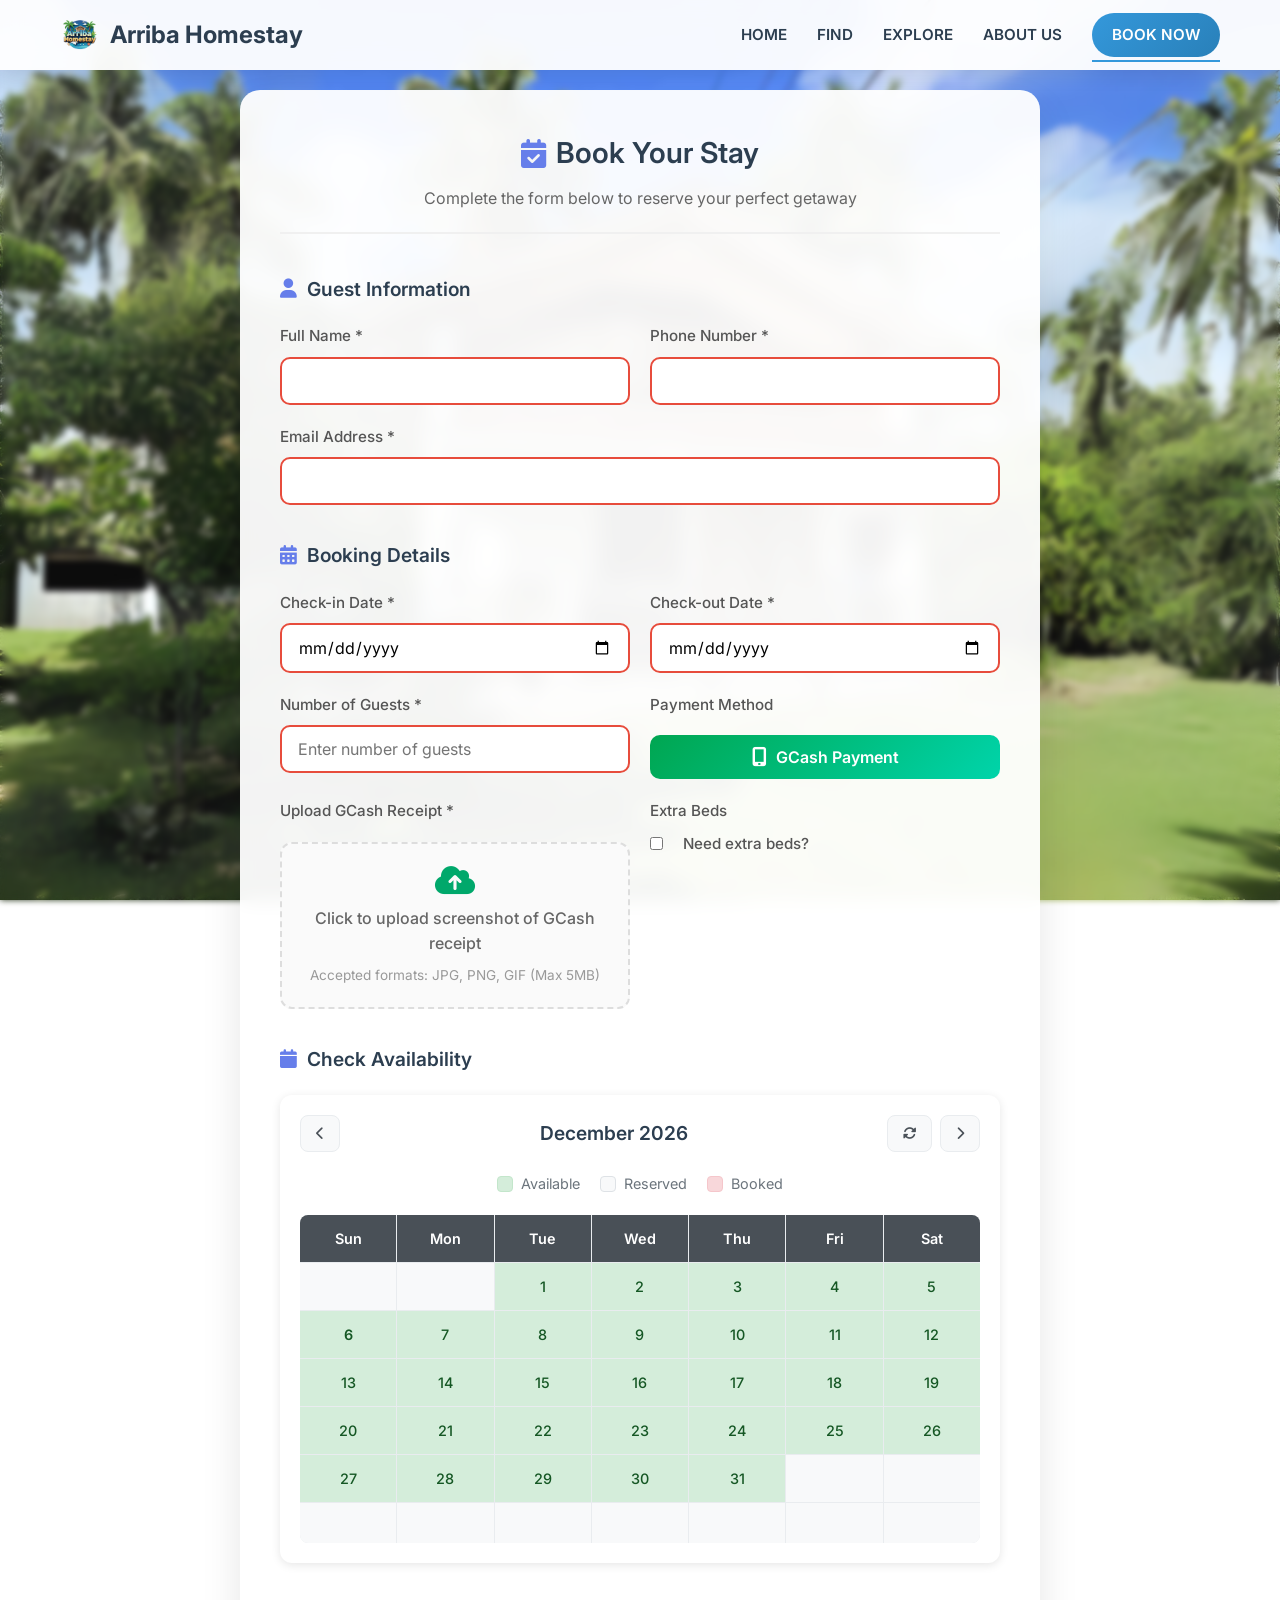
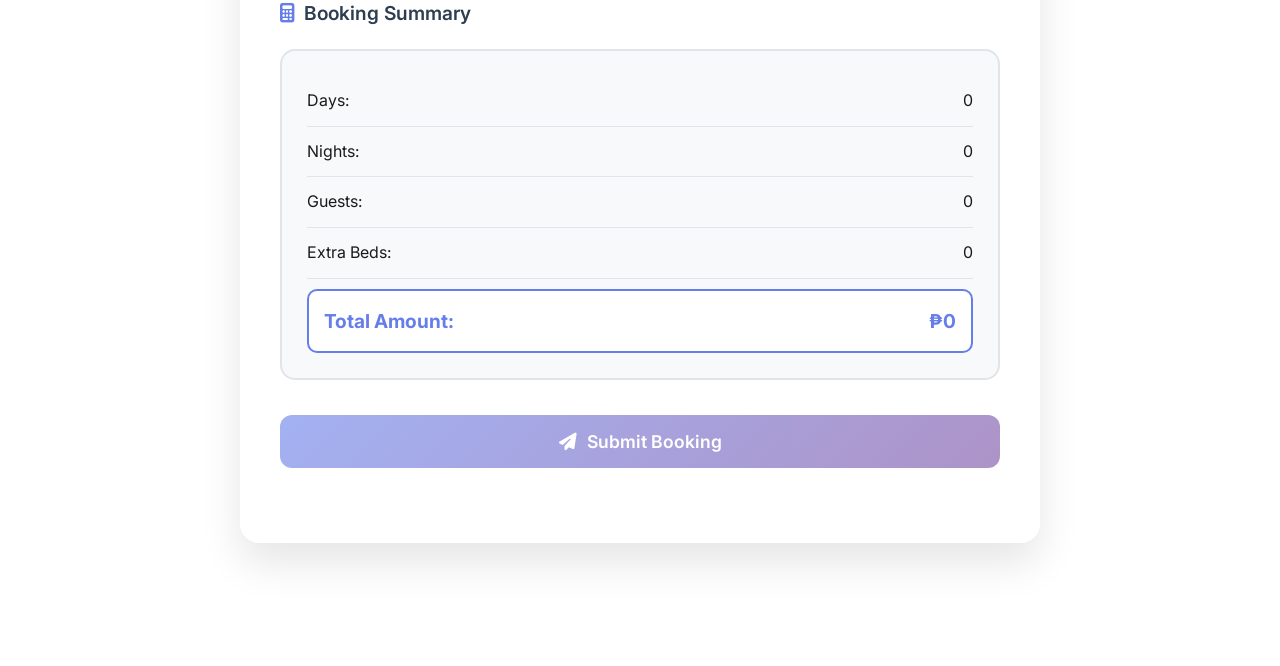
==== index.html @ e8da666a "Hide account icon from Book Now page - Hidden admin login icon from index.html navigation - Consiste" ====
<!DOCTYPE html>
<html lang="en">
<head>
    <meta charset="UTF-8">
    <meta name="viewport" content="width=device-width, initial-scale=1.0">
    <title>Arriba Homestay - Book Your Stay</title>
    <link rel="icon" href="logo.png" type="image/png">
    <link rel="stylesheet" href="style.css">
    <link href="https://fonts.googleapis.com/css2?family=Inter:wght@300;400;500;600;700&display=swap" rel="stylesheet">
    <link rel="stylesheet" href="https://cdnjs.cloudflare.com/ajax/libs/font-awesome/6.4.0/css/all.min.css">
    <script src="https://widget.cloudinary.com/v2.0/global/all.js" type="text/javascript"></script>
    <script type="module">
        // Import Firebase modules
        import { initializeApp } from 'https://www.gstatic.com/firebasejs/12.4.0/firebase-app.js';
        import { getFirestore } from 'https://www.gstatic.com/firebasejs/12.4.0/firebase-firestore.js';
        import { getAnalytics } from 'https://www.gstatic.com/firebasejs/12.4.0/firebase-analytics.js';
        
        // Your Firebase configuration
        const firebaseConfig = {
            apiKey: "AIzaSyCgr15-PAggrpDfczz_KS3dXgENdnIWK4w",
            authDomain: "booking-47007.firebaseapp.com",
            projectId: "booking-47007",
            storageBucket: "booking-47007.firebasestorage.app",
            messagingSenderId: "941466249313",
            appId: "1:941466249313:web:55719f70aaadae8d252220",
            measurementId: "G-B9RG31V3CM"
        };
        
        // Initialize Firebase
        const app = initializeApp(firebaseConfig);
        const db = getFirestore(app);
        const analytics = getAnalytics(app);
        
        // Make Firebase available globally
        window.firebaseApp = app;
        window.firebaseDB = db;
        window.firebaseAnalytics = analytics;
    </script>
</head>
<body>
    <!-- Navigation -->
    <nav class="booking-nav">
        <div class="nav-container">
            <div class="nav-logo">
                <a href="homepage.html" class="nav-logo-link">
                    <img src="logo.png" alt="Arriba Homestay Logo" class="nav-logo-img">
                    <h2>Arriba Homestay</h2>
                </a>
            </div>
                  <div class="nav-links">
                      <a href="homepage.html" class="nav-link">HOME</a>
                      <a href="homepage.html#find" class="nav-link">FIND</a>
                      <a href="homepage.html#explore" class="nav-link">EXPLORE</a>
                      <a href="homepage.html#about" class="nav-link">ABOUT US</a>
                      <a href="index.html" class="nav-link booking-btn active">BOOK NOW</a>
                      <a href="admin-login.html" class="nav-link admin-icon" title="Admin Login" style="display: none;">
                          <i class="fas fa-user-circle"></i>
                      </a>
                  </div>
        </div>
    </nav>

    <div class="container">
        <!-- Main Content -->
        <main class="main-content">
            <div class="booking-card">
                <div class="card-header">
                    <h2><i class="fas fa-calendar-check"></i> Book Your Stay</h2>
                    <p>Complete the form below to reserve your perfect getaway</p>
                </div>

                <form id="bookingForm" class="booking-form">
                    <!-- Guest Information -->
                    <div class="form-section">
                        <h3><i class="fas fa-user"></i> Guest Information</h3>
                        <div class="form-grid">
                            <div class="form-group">
                                <label for="customerName">Full Name *</label>
                                <input type="text" id="customerName" name="customerName" required>
                            </div>
                            <div class="form-group">
                                <label for="phoneNumber">Phone Number *</label>
                                <input type="tel" id="phoneNumber" name="phoneNumber" required>
                            </div>
                            <div class="form-group full-width">
                                <label for="email">Email Address *</label>
                                <input type="email" id="email" name="email" required>
                            </div>
                        </div>
                    </div>

                    <!-- Booking Details -->
                    <div class="form-section">
                        <h3><i class="fas fa-calendar-alt"></i> Booking Details</h3>
                        <div class="form-grid">
                            <div class="form-group">
                                <label for="checkIn">Check-in Date *</label>
                                <input type="date" id="checkIn" name="checkIn" required>
                            </div>
                            <div class="form-group">
                                <label for="checkOut">Check-out Date *</label>
                                <input type="date" id="checkOut" name="checkOut" required>
                            </div>
                            <div class="form-group">
                                <label for="guests">Number of Guests *</label>
                                <input type="number" id="guests" name="guests" min="1" max="10" placeholder="Enter number of guests" required>
                            </div>
                            <div class="form-group">
                                <label>Payment Method</label>
                                <div class="payment-method">
                                    <button type="button" class="gcash-btn" onclick="showGCashDetails()">
                                        <i class="fas fa-mobile-alt"></i>
                                        GCash Payment
                                    </button>
                                </div>
                            </div>
                            <div class="form-group">
                                <label for="receipt">Upload GCash Receipt *</label>
                                <div class="file-upload-container">
                                    <input type="file" id="receipt" name="receipt" accept="image/*" required>
                                    <div class="file-upload-display">
                                        <div class="file-upload-placeholder">
                                            <i class="fas fa-cloud-upload-alt"></i>
                                            <p>Click to upload screenshot of GCash receipt</p>
                                            <small>Accepted formats: JPG, PNG, GIF (Max 5MB)</small>
                                        </div>
                                        <div class="file-upload-preview" style="display: none;">
                                            <img id="receiptPreview" src="" alt="Receipt Preview">
                                            <div class="file-info">
                                                <span id="fileName"></span>
                                                <button type="button" onclick="removeReceipt()" class="remove-file">
                                                    <i class="fas fa-times"></i>
                                                </button>
                                            </div>
                                        </div>
                                    </div>
                                </div>
                            </div>
                            <div class="form-group">
                                <label for="extraBeds">Extra Beds</label>
                                <div class="extra-bed-container">
                                    <label class="checkbox-label">
                                        <input type="checkbox" id="extraBedCheck" name="extraBedCheck">
                                        <span class="checkmark"></span>
                                        Need extra beds?
                                    </label>
                                    <div class="extra-bed-quantity" id="extraBedQuantity" style="display: none;">
                                        <select id="extraBedCount" name="extraBedCount">
                                            <option value="0">0</option>
                                            <option value="1">1</option>
                                            <option value="2">2</option>
                                            <option value="3">3</option>
                                            <option value="4">4</option>
                                            <option value="5">5</option>
                                        </select>
                                    </div>
                                </div>
                            </div>
                        </div>
                    </div>

                    <!-- Availability Calendar -->
                    <div class="form-section">
                        <h3><i class="fas fa-calendar"></i> Check Availability</h3>
                        <div class="calendar-container">
                            <div class="calendar-header">
                                <button type="button" class="calendar-nav-btn" id="prevMonth">
                                    <i class="fas fa-chevron-left"></i>
                                </button>
                                <h4 id="currentMonthYear">October 2025</h4>
                                <div class="calendar-nav-group">
                                    <button type="button" class="calendar-nav-btn" id="refreshCalendar" title="Refresh availability">
                                        <i class="fas fa-sync-alt"></i>
                                    </button>
                                    <button type="button" class="calendar-nav-btn" id="nextMonth">
                                        <i class="fas fa-chevron-right"></i>
                                    </button>
                                </div>
                            </div>
                            
                            <div class="calendar-legend">
                                <div class="legend-item">
                                    <span class="legend-color available"></span>
                                    <span>Available</span>
                                </div>
                                <div class="legend-item">
                                    <span class="legend-color reserved"></span>
                                    <span>Reserved</span>
                                </div>
                                <div class="legend-item">
                                    <span class="legend-color booked"></span>
                                    <span>Booked</span>
                                </div>
                            </div>
                            
                            <div class="calendar-grid" id="calendarGrid">
                                <!-- Calendar will be generated by JavaScript -->
                            </div>
                        </div>
                    </div>

                    <!-- Booking Summary -->
                    <div class="form-section">
                        <h3><i class="fas fa-calculator"></i> Booking Summary</h3>
                        <div class="booking-summary">
                            <div class="summary-row">
                                <span>Days:</span>
                                <span id="totalDays">0</span>
                            </div>
                            <div class="summary-row">
                                <span>Nights:</span>
                                <span id="totalNights">0</span>
                            </div>
                            <div class="summary-row">
                                <span>Guests:</span>
                                <span id="totalGuests">0</span>
                            </div>
                            <div class="summary-row">
                                <span>Extra Beds:</span>
                                <span id="totalExtraBeds">0</span>
                            </div>
                            <div class="summary-row total-row">
                                <span>Total Amount:</span>
                                <span id="totalAmount">₱0.00</span>
                            </div>
                        </div>
                    </div>

                    <!-- Submit Button -->
                    <div class="form-section">
                        <button type="submit" class="submit-btn" id="submitBtn">
                            <i class="fas fa-paper-plane"></i>
                            Submit Booking
                        </button>
                    </div>
                </form>
            </div>
        </main>

        <!-- Footer -->
        <footer class="footer">
            <p>&copy; 2025 Arriba Homestay. All rights reserved.</p>
        </footer>
    </div>

    <!-- GCash Payment Modal -->
    <div id="gcashModal" class="modal" style="display: none;">
        <div class="modal-content">
            <button class="modal-close" onclick="closeGCashModal()">&times;</button>
            <div class="modal-header">
                <div class="gcash-icon">
                    <i class="fas fa-mobile-alt"></i>
                </div>
                <h3>GCash Payment Details</h3>
            </div>
            <div class="modal-body">
                <p>Please send your payment to the following GCash account:</p>
                <div class="minimum-deposit">
                    <strong>Minimum Deposit: ₱3,000.00</strong>
                </div>
                <div class="gcash-details">
                    <div class="gcash-info">
                        <div class="gcash-item">
                            <strong>GCash Number:</strong>
                            <span class="gcash-number">09190027790</span>
                            <button onclick="copyToClipboard('09190027790')" class="copy-btn">
                                <i class="fas fa-copy"></i>
                            </button>
                        </div>
                        <div class="gcash-item">
                            <strong>Account Name:</strong>
                            <span>Mary Camille R.</span>
                        </div>
                    </div>
                    <div class="payment-instructions">
                        <h4>Payment Instructions:</h4>
                        <ol>
                            <li>Open your GCash app</li>
                            <li>Go to "Send Money"</li>
                            <li>Enter the GCash number above</li>
                            <li>Complete the transaction</li>
                        </ol>
                    </div>
                </div>
            </div>
            <div class="modal-footer">
                <button onclick="closeGCashModal()" class="btn-primary">Got it!</button>
            </div>
        </div>
    </div>

    <!-- Success Modal -->
    <div id="successModal" class="modal" style="display: none;">
        <div class="modal-content">
            <div class="modal-header">
                <div class="success-icon">
                    <i class="fas fa-check-circle"></i>
                </div>
                <h3>Booking Submitted!</h3>
            </div>
            <div class="modal-body">
                <p>Your booking has been submitted successfully! We will contact you soon to confirm your reservation.</p>
                <div class="booking-id">
                    <strong>Booking ID:</strong> <span id="bookingId"></span>
                    <button onclick="copyBookingId(document.getElementById('bookingId').textContent)" class="copy-booking-id">
                        <i class="fas fa-copy"></i> Copy ID
                    </button>
                </div>
                <p class="booking-note">Save this Booking ID to check your booking status later!</p>
            </div>
            <div class="modal-footer">
                <button onclick="closeModal()" class="btn-primary">Close</button>
            </div>
        </div>
    </div>

    <script src="script.js"></script>
</body>
</html>
---- style.css ----
/* Booking Page Navigation - Match Homepage Exactly */
.booking-nav {
    position: fixed;
    top: 0;
    width: 100%;
    background: rgba(255, 255, 255, 0.95);
    backdrop-filter: blur(10px);
    z-index: 1000;
    box-shadow: 0 2px 20px rgba(0, 0, 0, 0.1);
    transition: all 0.3s ease;
}

.nav-container {
    max-width: 1200px;
    margin: 0 auto;
    padding: 0 20px;
    display: flex;
    justify-content: space-between;
    align-items: center;
    height: 70px;
}

.nav-logo a {
    text-decoration: none;
    color: #2c3e50;
    display: flex;
    align-items: center;
}

.nav-logo-link {
    text-decoration: none;
    color: #2c3e50;
    display: flex;
    align-items: center;
}

.nav-logo {
    display: flex;
    align-items: center;
}

.nav-logo h2 {
    color: #2c3e50;
    font-size: 1.5rem;
    font-weight: 700;
    margin: 0;
    margin-left: 10px;
}

.nav-logo-img {
    height: 40px;
    width: auto;
    object-fit: contain;
}

.nav-logo i {
    color: #3498db;
    margin-right: 8px;
}

.nav-logo i {
    color: #3498db;
    margin-right: 8px;
}

.nav-links {
    display: flex;
    align-items: center;
    gap: 30px;
}

.nav-link {
    text-decoration: none;
    color: #2c3e50;
    font-weight: 600;
    font-size: 0.95rem;
    transition: all 0.3s ease;
    position: relative;
}

.nav-link:hover {
    color: #3498db;
    transform: translateY(-2px);
}

.nav-link.active {
    color: #3498db;
}

.nav-link.active::after {
    content: '';
    position: absolute;
    bottom: -5px;
    left: 0;
    width: 100%;
    height: 2px;
    background: #3498db;
}

.booking-btn {
    background: linear-gradient(135deg, #3498db, #2980b9);
    color: white !important;
    padding: 10px 20px;
    border-radius: 25px;
    transition: all 0.3s ease;
}

.booking-btn:hover {
    background: linear-gradient(135deg, #2980b9, #1f4e79);
    transform: translateY(-2px);
    box-shadow: 0 5px 15px rgba(52, 152, 219, 0.4);
}

.admin-icon {
    background: linear-gradient(135deg, #95a5a6, #7f8c8d);
    color: white !important;
    padding: 10px 15px;
    border-radius: 25px;
    transition: all 0.3s ease;
    margin-left: 10px;
}

.admin-icon:hover {
    background: linear-gradient(135deg, #7f8c8d, #6c7b7d);
    transform: translateY(-2px);
    box-shadow: 0 5px 15px rgba(149, 165, 166, 0.4);
}

.admin-icon i {
    font-size: 1.1rem;
}

@media (max-width: 768px) {
    .nav-container {
        flex-direction: column;
        gap: 15px;
        height: auto;
        padding: 15px 20px;
    }
    
    .nav-links {
        gap: 20px;
    }
    
    .nav-link {
        font-size: 0.9rem;
        padding: 6px 12px;
    }
}

/* Reset and Base Styles */
* {
    margin: 0;
    padding: 0;
    box-sizing: border-box;
}

body {
    font-family: 'Inter', sans-serif;
    line-height: 1.6;
    color: #1a1a1a;
    background: url('hero.png') center/cover no-repeat;
    background-attachment: fixed;
    min-height: 100vh;
    position: relative;
}

body::before {
    content: '';
    position: fixed;
    top: 0;
    left: 0;
    width: 100%;
    height: 100%;
    background: url('hero.png') center/cover no-repeat;
    filter: blur(3px);
    z-index: -1;
}

.container {
    max-width: 1200px;
    margin: 0 auto;
    padding: 20px;
    padding-top: 90px; /* Account for fixed navigation */
}

/* Header Styles */
.header {
    text-align: center;
    margin-bottom: 40px;
    background: rgba(255, 255, 255, 0.95);
    padding: 40px 30px;
    border-radius: 20px;
    box-shadow: 0 20px 40px rgba(0, 0, 0, 0.1);
    backdrop-filter: blur(10px);
}

.logo {
    display: flex;
    align-items: center;
    justify-content: center;
    gap: 15px;
    margin-bottom: 15px;
}

.logo i {
    font-size: 2.5rem;
    color: #667eea;
}

.logo h1 {
    font-size: 2.5rem;
    font-weight: 700;
    color: #2c3e50;
    margin: 0;
}

.tagline {
    color: #666;
    font-size: 1.1rem;
    font-weight: 400;
    margin: 0;
}

/* Main Content */
.main-content {
    display: flex;
    justify-content: center;
    margin-bottom: 40px;
}

.booking-card {
    background: rgba(255, 255, 255, 0.95);
    padding: 40px;
    border-radius: 20px;
    box-shadow: 0 20px 40px rgba(0, 0, 0, 0.1);
    backdrop-filter: blur(10px);
    width: 100%;
    max-width: 800px;
}

.card-header {
    text-align: center;
    margin-bottom: 40px;
    padding-bottom: 20px;
    border-bottom: 2px solid #f0f0f0;
}

.card-header h2 {
    color: #2c3e50;
    font-size: 1.8rem;
    font-weight: 600;
    margin-bottom: 10px;
    display: flex;
    align-items: center;
    justify-content: center;
    gap: 10px;
}

.card-header h2 i {
    color: #667eea;
}

.card-header p {
    color: #666;
    font-size: 1rem;
}

/* Form Styles */
.form-section {
    margin-bottom: 35px;
}

.form-section h3 {
    color: #2c3e50;
    font-size: 1.2rem;
    font-weight: 600;
    margin-bottom: 20px;
    display: flex;
    align-items: center;
    gap: 10px;
}

.form-section h3 i {
    color: #667eea;
}

.form-grid {
    display: grid;
    grid-template-columns: 1fr 1fr;
    gap: 20px;
}

.form-group {
    display: flex;
    flex-direction: column;
}

.form-group.full-width {
    grid-column: 1 / -1;
}

.form-group label {
    margin-bottom: 8px;
    color: #555;
    font-weight: 500;
    font-size: 0.95rem;
}

.form-group input,
.form-group select {
    padding: 12px 16px;
    border: 2px solid #e1e5e9;
    border-radius: 10px;
    font-size: 1rem;
    transition: all 0.3s ease;
    background: white;
    font-family: inherit;
}

.form-group input:focus,
.form-group select:focus {
    outline: none;
    border-color: #667eea;
    box-shadow: 0 0 0 3px rgba(102, 126, 234, 0.1);
}

.form-group input:invalid {
    border-color: #e74c3c;
}

/* Extra Bed Styles */
.extra-bed-container {
    display: flex;
    flex-direction: column;
    gap: 15px;
}

.checkbox-label {
    display: flex;
    align-items: center;
    gap: 10px;
    cursor: pointer;
    font-weight: 500;
    color: #555;
}

.checkbox-label input[type="checkbox"] {
    width: auto;
    margin: 0;
}

.extra-bed-quantity {
    padding: 15px;
    background: #f8f9fa;
    border-radius: 10px;
    border: 2px solid #e1e5e9;
}

.extra-bed-quantity select {
    width: 100%;
    padding: 10px;
    border: 1px solid #ddd;
    border-radius: 8px;
    background: white;
}

/* Booking Summary */
.booking-summary {
    background: #f8f9fa;
    padding: 25px;
    border-radius: 15px;
    border: 2px solid #e1e5e9;
}

.summary-row {
    display: flex;
    justify-content: space-between;
    align-items: center;
    padding: 12px 0;
    border-bottom: 1px solid #e1e5e9;
    font-size: 1rem;
}

.summary-row:last-child {
    border-bottom: none;
}

.summary-row.total-row {
    font-weight: 700;
    font-size: 1.2rem;
    color: #667eea;
    background: white;
    padding: 15px;
    border-radius: 10px;
    margin-top: 10px;
    border: 2px solid #667eea;
}

/* Submit Button */
.submit-btn {
    width: 100%;
    padding: 16px 30px;
    background: linear-gradient(135deg, #667eea 0%, #764ba2 100%);
    color: white;
    border: none;
    border-radius: 12px;
    font-size: 1.1rem;
    font-weight: 600;
    cursor: pointer;
    transition: all 0.3s ease;
    display: flex;
    align-items: center;
    justify-content: center;
    gap: 10px;
    font-family: inherit;
}

.submit-btn:hover {
    transform: translateY(-2px);
    box-shadow: 0 10px 25px rgba(102, 126, 234, 0.3);
}

.submit-btn:active {
    transform: translateY(0);
}

.submit-btn:disabled {
    opacity: 0.6;
    cursor: not-allowed;
    transform: none;
}

/* Footer */
.footer {
    text-align: center;
    padding: 20px;
    color: rgba(255, 255, 255, 0.8);
    font-size: 0.9rem;
}

/* Modal Styles */
.modal {
    position: fixed;
    top: 0;
    left: 0;
    width: 100%;
    height: 100%;
    background: rgba(0, 0, 0, 0.8);
    display: flex;
    justify-content: center;
    align-items: center;
    z-index: 1000;
    padding: 20px;
    box-sizing: border-box;
}

.modal-content {
    background: white;
    padding: 30px;
    border-radius: 20px;
    max-width: 500px;
    width: 100%;
    max-height: 90vh;
    overflow-y: auto;
    text-align: center;
    box-shadow: 0 20px 40px rgba(0, 0, 0, 0.3);
    position: relative;
}

/* Add close button to modal */
.modal-close {
    position: absolute;
    top: 15px;
    right: 15px;
    background: none;
    border: none;
    font-size: 24px;
    color: #666;
    cursor: pointer;
    z-index: 1001;
    width: 30px;
    height: 30px;
    display: flex;
    align-items: center;
    justify-content: center;
    border-radius: 50%;
    transition: all 0.3s ease;
}

.modal-close:hover {
    background: #f0f0f0;
    color: #333;
}

.modal-header {
    margin-bottom: 25px;
}

.success-icon {
    margin-bottom: 15px;
}

.success-icon i {
    font-size: 4rem;
    color: #27ae60;
}

.modal-header h3 {
    color: #2c3e50;
    font-size: 1.5rem;
    font-weight: 600;
    margin: 0;
}

.modal-body {
    margin-bottom: 30px;
}

.modal-body p {
    color: #666;
    font-size: 1rem;
    margin-bottom: 20px;
    line-height: 1.6;
}

.booking-id {
    background: #f8f9fa;
    padding: 20px;
    border-radius: 10px;
    margin: 20px 0;
    border: 2px solid #e9ecef;
}

.booking-id strong {
    color: #2c3e50;
    font-size: 1.1rem;
}

.booking-id span {
    color: #3498db;
    font-weight: 600;
    font-size: 1.2rem;
    font-family: 'Courier New', monospace;
}

.copy-booking-id {
    background: #3498db;
    color: white;
    border: none;
    padding: 8px 15px;
    border-radius: 5px;
    font-size: 0.9rem;
    cursor: pointer;
    margin-left: 10px;
    transition: background 0.3s ease;
    display: inline-flex;
    align-items: center;
    gap: 5px;
}

.copy-booking-id:hover {
    background: #2980b9;
}

.booking-note {
    font-size: 0.9rem;
    color: #7f8c8d;
    font-style: italic;
    margin-top: 15px;
}

.modal-footer {
    display: flex;
    justify-content: center;
}

/* Mobile Modal Styles */
@media (max-width: 768px) {
    .modal {
        padding: 10px;
        align-items: flex-start;
        padding-top: 20px;
    }
    
    .modal-content {
        padding: 20px;
        margin: 0;
        max-height: calc(100vh - 40px);
        border-radius: 15px;
    }
    
    .modal-close {
        top: 10px;
        right: 10px;
        font-size: 20px;
        width: 35px;
        height: 35px;
        background: rgba(0, 0, 0, 0.1);
    }
    
    .modal-header h3 {
        font-size: 1.3rem;
        margin-top: 10px;
    }
    
    .gcash-details {
        margin: 20px 0;
    }
    
    .gcash-item {
        margin-bottom: 15px;
        padding: 15px;
        background: #f8f9fa;
        border-radius: 10px;
    }
    
    .payment-instructions {
        margin-top: 20px;
        padding: 15px;
        background: #f8f9fa;
        border-radius: 10px;
    }
    
    .modal-footer {
        margin-top: 20px;
        padding-top: 20px;
        border-top: 1px solid #e9ecef;
    }
    
    .modal-footer .btn-primary {
        width: 100%;
        padding: 15px;
        font-size: 1.1rem;
    }
}

.btn-primary {
    background: #667eea;
    color: white;
    border: none;
    padding: 12px 30px;
    border-radius: 10px;
    font-size: 1rem;
    font-weight: 500;
    cursor: pointer;
    transition: all 0.3s ease;
    font-family: inherit;
}

.btn-primary:hover {
    background: #5a6fd8;
    transform: translateY(-1px);
}

/* Responsive Design */
@media (max-width: 768px) {
    .container {
        padding: 15px;
    }
    
    .booking-card {
        padding: 25px;
    }
    
    .form-grid {
        grid-template-columns: 1fr;
        gap: 15px;
    }
    
    .logo h1 {
        font-size: 2rem;
    }
    
    .card-header h2 {
        font-size: 1.5rem;
    }
}

@media (max-width: 480px) {
    .booking-card {
        padding: 20px;
    }
    
    .form-section {
        margin-bottom: 25px;
    }
    
    .logo h1 {
        font-size: 1.8rem;
    }
    
    .modal-content {
        padding: 30px 20px;
    }
}

/* Animation */
@keyframes fadeIn {
    from {
        opacity: 0;
        transform: translateY(20px);
    }
    to {
        opacity: 1;
        transform: translateY(0);
    }
}

.booking-card {
    animation: fadeIn 0.6s ease-out;
}

/* Error States */
.error {
    border-color: #e74c3c !important;
    box-shadow: 0 0 0 3px rgba(231, 76, 60, 0.1) !important;
}

.error-message {
    color: #e74c3c;
    font-size: 0.85rem;
    margin-top: 5px;
    display: block;
}

/* Success States */
.success {
    border-color: #27ae60 !important;
    box-shadow: 0 0 0 3px rgba(39, 174, 96, 0.1) !important;
}

/* GCash Payment Styles */
.payment-method {
    margin-top: 10px;
}

.gcash-btn {
    width: 100%;
    padding: 12px 20px;
    background: linear-gradient(135deg, #00a651 0%, #00d4aa 100%);
    color: white;
    border: none;
    border-radius: 10px;
    font-size: 1rem;
    font-weight: 600;
    cursor: pointer;
    transition: all 0.3s ease;
    display: flex;
    align-items: center;
    justify-content: center;
    gap: 10px;
    font-family: inherit;
}

.gcash-btn:hover {
    transform: translateY(-2px);
    box-shadow: 0 8px 20px rgba(0, 166, 81, 0.3);
}

.gcash-btn i {
    font-size: 1.2rem;
}

/* File Upload Styles */
.file-upload-container {
    margin-top: 10px;
}

.file-upload-container input[type="file"] {
    display: none;
}

.file-upload-display {
    border: 2px dashed #ddd;
    border-radius: 12px;
    padding: 20px;
    text-align: center;
    cursor: pointer;
    transition: all 0.3s ease;
    background: #fafafa;
}

.file-upload-display:hover {
    border-color: #00a86b;
    background: #f0fdf4;
}

.file-upload-placeholder {
    color: #666;
}

.file-upload-placeholder i {
    font-size: 2rem;
    color: #00a86b;
    margin-bottom: 10px;
    display: block;
}

.file-upload-placeholder p {
    margin: 10px 0 5px 0;
    font-weight: 500;
}

.file-upload-placeholder small {
    color: #999;
    font-size: 0.85rem;
}

.file-upload-preview {
    display: flex;
    align-items: center;
    gap: 15px;
    padding: 10px;
    background: white;
    border-radius: 8px;
    border: 1px solid #e0e0e0;
}

.file-upload-preview img {
    width: 60px;
    height: 60px;
    object-fit: cover;
    border-radius: 6px;
    border: 1px solid #ddd;
}

.file-info {
    flex: 1;
    display: flex;
    align-items: center;
    justify-content: space-between;
}

.file-info span {
    font-weight: 500;
    color: #333;
}

.remove-file {
    background: #e74c3c;
    color: white;
    border: none;
    border-radius: 50%;
    width: 30px;
    height: 30px;
    cursor: pointer;
    display: flex;
    align-items: center;
    justify-content: center;
    transition: all 0.3s ease;
}

.remove-file:hover {
    background: #c0392b;
    transform: scale(1.1);
}

.file-upload-display.has-file {
    border-color: #00a86b;
    background: #f0fdf4;
}

.file-upload-display.has-file .file-upload-placeholder {
    display: none;
}

.file-upload-display.has-file .file-upload-preview {
    display: flex;
}

.file-upload-display.uploading {
    border-color: #00a86b;
    background: #f0fdf4;
}

.file-upload-display.uploading .file-upload-placeholder i {
    color: #00a86b;
}

/* GCash Modal Styles */
.gcash-icon {
    margin-bottom: 15px;
}

.gcash-icon i {
    font-size: 4rem;
    color: #00a651;
}

.minimum-deposit {
    background: #fff3cd;
    border: 2px solid #ffeaa7;
    border-radius: 10px;
    padding: 15px;
    margin: 15px 0;
    text-align: center;
}

.minimum-deposit strong {
    color: #856404;
    font-size: 1.1rem;
    font-weight: 600;
}

.gcash-details {
    margin-top: 20px;
}

.gcash-info {
    background: #f8f9fa;
    padding: 20px;
    border-radius: 10px;
    border: 2px solid #e1e5e9;
    margin-bottom: 20px;
}

.gcash-item {
    display: flex;
    align-items: center;
    justify-content: space-between;
    margin-bottom: 15px;
    padding: 10px 0;
    border-bottom: 1px solid #e1e5e9;
}

.gcash-item:last-child {
    border-bottom: none;
    margin-bottom: 0;
}

/* Calendar Styles */
.calendar-container {
    background: white;
    border-radius: 12px;
    padding: 20px;
    box-shadow: 0 2px 10px rgba(0, 0, 0, 0.1);
    margin-top: 15px;
}

.calendar-header {
    display: flex;
    justify-content: space-between;
    align-items: center;
    margin-bottom: 20px;
}

.calendar-nav-group {
    display: flex;
    gap: 8px;
}

.calendar-nav-btn {
    background: #f8f9fa;
    border: 1px solid #e9ecef;
    border-radius: 8px;
    padding: 10px 15px;
    cursor: pointer;
    transition: all 0.3s ease;
    color: #495057;
}

.calendar-nav-btn:hover {
    background: #e9ecef;
    border-color: #dee2e6;
}

.calendar-nav-btn:active {
    transform: scale(0.95);
}

#currentMonthYear {
    font-size: 1.2rem;
    font-weight: 600;
    color: #2c3e50;
    margin: 0;
}

.calendar-legend {
    display: flex;
    justify-content: center;
    gap: 20px;
    margin-bottom: 20px;
    flex-wrap: wrap;
}

.legend-item {
    display: flex;
    align-items: center;
    gap: 8px;
    font-size: 0.9rem;
    color: #6c757d;
}

.legend-color {
    width: 16px;
    height: 16px;
    border-radius: 4px;
    border: 1px solid rgba(0, 0, 0, 0.1);
}

.legend-color.available {
    background: #d4edda;
    border-color: #c3e6cb;
}

.legend-color.reserved {
    background: #f8f9fa;
    border-color: #dee2e6;
}

.legend-color.booked {
    background: #f8d7da;
    border-color: #f5c6cb;
}

.legend-color.blocked {
    background: #e2e3e5;
    border-color: #d6d8db;
}

.calendar-grid {
    display: grid;
    grid-template-columns: repeat(7, 1fr);
    gap: 1px;
    background: #e9ecef;
    border-radius: 8px;
    overflow: hidden;
}

.calendar-day-header {
    background: #495057;
    color: white;
    padding: 12px 8px;
    text-align: center;
    font-weight: 600;
    font-size: 0.9rem;
}

.calendar-day {
    background: white;
    padding: 12px 8px;
    text-align: center;
    cursor: pointer;
    transition: all 0.2s ease;
    min-height: 40px;
    display: flex;
    align-items: center;
    justify-content: center;
    font-size: 0.9rem;
    position: relative;
}

.calendar-day:hover {
    background: #f8f9fa;
}

.calendar-day.available {
    background: #d4edda !important;
    color: #155724 !important;
    font-weight: 500;
}

.calendar-day.available:hover {
    background: #c3e6cb;
}

.calendar-day.reserved {
    background: #f8f9fa !important;
    color: #6c757d !important;
    font-weight: 500;
    cursor: not-allowed;
    border: 1px solid #dee2e6;
}

.calendar-day.booked {
    background: #f8d7da !important;
    color: #721c24 !important;
    font-weight: 500;
    cursor: not-allowed;
}

.calendar-day.blocked {
    background: #e2e3e5;
    color: #6c757d;
    cursor: not-allowed;
}

.calendar-day.other-month {
    background: #f8f9fa;
    color: #adb5bd;
}

.calendar-day.today {
    font-weight: 600;
    background: rgba(0, 123, 255, 0.1);
}

.calendar-day.selected {
    background: #007bff !important;
    color: white !important;
    font-weight: 600;
}

/* Mobile Responsive Calendar */
@media (max-width: 768px) {
    .calendar-container {
        padding: 15px;
    }
    
    .calendar-header {
        margin-bottom: 15px;
    }
    
    .calendar-nav-btn {
        padding: 8px 12px;
    }
    
    #currentMonthYear {
        font-size: 1.1rem;
    }
    
    .calendar-legend {
        gap: 15px;
        margin-bottom: 15px;
    }
    
    .legend-item {
        font-size: 0.8rem;
    }
    
    .legend-color {
        width: 14px;
        height: 14px;
    }
    
    .calendar-day-header {
        padding: 10px 6px;
        font-size: 0.8rem;
    }
    
    .calendar-day {
        padding: 10px 6px;
        min-height: 35px;
        font-size: 0.8rem;
    }
}

@media (max-width: 480px) {
    .calendar-container {
        padding: 12px;
    }
    
    .calendar-legend {
        gap: 10px;
    }
    
    .legend-item {
        font-size: 0.75rem;
    }
    
    .calendar-day-header {
        padding: 8px 4px;
        font-size: 0.75rem;
    }
    
    .calendar-day {
        padding: 8px 4px;
        min-height: 32px;
        font-size: 0.75rem;
    }
}

.gcash-item strong {
    color: #2c3e50;
    font-weight: 600;
}

.gcash-number {
    font-family: 'Courier New', monospace;
    font-size: 1.1rem;
    font-weight: 600;
    color: #00a651;
    background: white;
    padding: 8px 12px;
    border-radius: 6px;
    border: 2px solid #00a651;
}

.copy-btn {
    background: #667eea;
    color: white;
    border: none;
    padding: 8px 12px;
    border-radius: 6px;
    cursor: pointer;
    transition: all 0.3s ease;
    margin-left: 10px;
}

.copy-btn:hover {
    background: #5a6fd8;
    transform: translateY(-1px);
}

.payment-instructions {
    background: white;
    padding: 20px;
    border-radius: 10px;
    border: 2px solid #e1e5e9;
}

.payment-instructions h4 {
    color: #2c3e50;
    font-size: 1.1rem;
    font-weight: 600;
    margin-bottom: 15px;
}

.payment-instructions ol {
    margin-left: 20px;
    color: #555;
    line-height: 1.6;
}

.payment-instructions li {
    margin-bottom: 8px;
}

.payment-instructions li:last-child {
    margin-bottom: 0;
}

/* Calendar Styles */
.calendar-container {
    background: white;
    border-radius: 12px;
    padding: 20px;
    box-shadow: 0 2px 10px rgba(0, 0, 0, 0.1);
    margin-top: 15px;
}

.calendar-header {
    display: flex;
    justify-content: space-between;
    align-items: center;
    margin-bottom: 20px;
}

.calendar-nav-group {
    display: flex;
    gap: 8px;
}

.calendar-nav-btn {
    background: #f8f9fa;
    border: 1px solid #e9ecef;
    border-radius: 8px;
    padding: 10px 15px;
    cursor: pointer;
    transition: all 0.3s ease;
    color: #495057;
}

.calendar-nav-btn:hover {
    background: #e9ecef;
    border-color: #dee2e6;
}

.calendar-nav-btn:active {
    transform: scale(0.95);
}

#currentMonthYear {
    font-size: 1.2rem;
    font-weight: 600;
    color: #2c3e50;
    margin: 0;
}

.calendar-legend {
    display: flex;
    justify-content: center;
    gap: 20px;
    margin-bottom: 20px;
    flex-wrap: wrap;
}

.legend-item {
    display: flex;
    align-items: center;
    gap: 8px;
    font-size: 0.9rem;
    color: #6c757d;
}

.legend-color {
    width: 16px;
    height: 16px;
    border-radius: 4px;
    border: 1px solid rgba(0, 0, 0, 0.1);
}

.legend-color.available {
    background: #d4edda;
    border-color: #c3e6cb;
}

.legend-color.reserved {
    background: #f8f9fa;
    border-color: #dee2e6;
}

.legend-color.booked {
    background: #f8d7da;
    border-color: #f5c6cb;
}

.legend-color.blocked {
    background: #e2e3e5;
    border-color: #d6d8db;
}

.calendar-grid {
    display: grid;
    grid-template-columns: repeat(7, 1fr);
    gap: 1px;
    background: #e9ecef;
    border-radius: 8px;
    overflow: hidden;
}

.calendar-day-header {
    background: #495057;
    color: white;
    padding: 12px 8px;
    text-align: center;
    font-weight: 600;
    font-size: 0.9rem;
}

.calendar-day {
    background: white;
    padding: 12px 8px;
    text-align: center;
    cursor: pointer;
    transition: all 0.2s ease;
    min-height: 40px;
    display: flex;
    align-items: center;
    justify-content: center;
    font-size: 0.9rem;
    position: relative;
}

.calendar-day:hover {
    background: #f8f9fa;
}

.calendar-day.available {
    background: #d4edda !important;
    color: #155724 !important;
    font-weight: 500;
}

.calendar-day.available:hover {
    background: #c3e6cb;
}

.calendar-day.reserved {
    background: #f8f9fa !important;
    color: #6c757d !important;
    font-weight: 500;
    cursor: not-allowed;
    border: 1px solid #dee2e6;
}

.calendar-day.booked {
    background: #f8d7da !important;
    color: #721c24 !important;
    font-weight: 500;
    cursor: not-allowed;
}

.calendar-day.blocked {
    background: #e2e3e5;
    color: #6c757d;
    cursor: not-allowed;
}

.calendar-day.other-month {
    background: #f8f9fa;
    color: #adb5bd;
}

.calendar-day.today {
    font-weight: 600;
    background: rgba(0, 123, 255, 0.1);
}

.calendar-day.selected {
    background: #007bff !important;
    color: white !important;
    font-weight: 600;
}

/* Mobile Responsive Calendar */
@media (max-width: 768px) {
    .calendar-container {
        padding: 15px;
    }
    
    .calendar-header {
        margin-bottom: 15px;
    }
    
    .calendar-nav-btn {
        padding: 8px 12px;
    }
    
    #currentMonthYear {
        font-size: 1.1rem;
    }
    
    .calendar-legend {
        gap: 15px;
        margin-bottom: 15px;
    }
    
    .legend-item {
        font-size: 0.8rem;
    }
    
    .legend-color {
        width: 14px;
        height: 14px;
    }
    
    .calendar-day-header {
        padding: 10px 6px;
        font-size: 0.8rem;
    }
    
    .calendar-day {
        padding: 10px 6px;
        min-height: 35px;
        font-size: 0.8rem;
    }
}

@media (max-width: 480px) {
    .calendar-container {
        padding: 12px;
    }
    
    .calendar-legend {
        gap: 10px;
    }
    
    .legend-item {
        font-size: 0.75rem;
    }
    
    .calendar-day-header {
        padding: 8px 4px;
        font-size: 0.75rem;
    }
    
    .calendar-day {
        padding: 8px 4px;
        min-height: 32px;
        font-size: 0.75rem;
    }
}
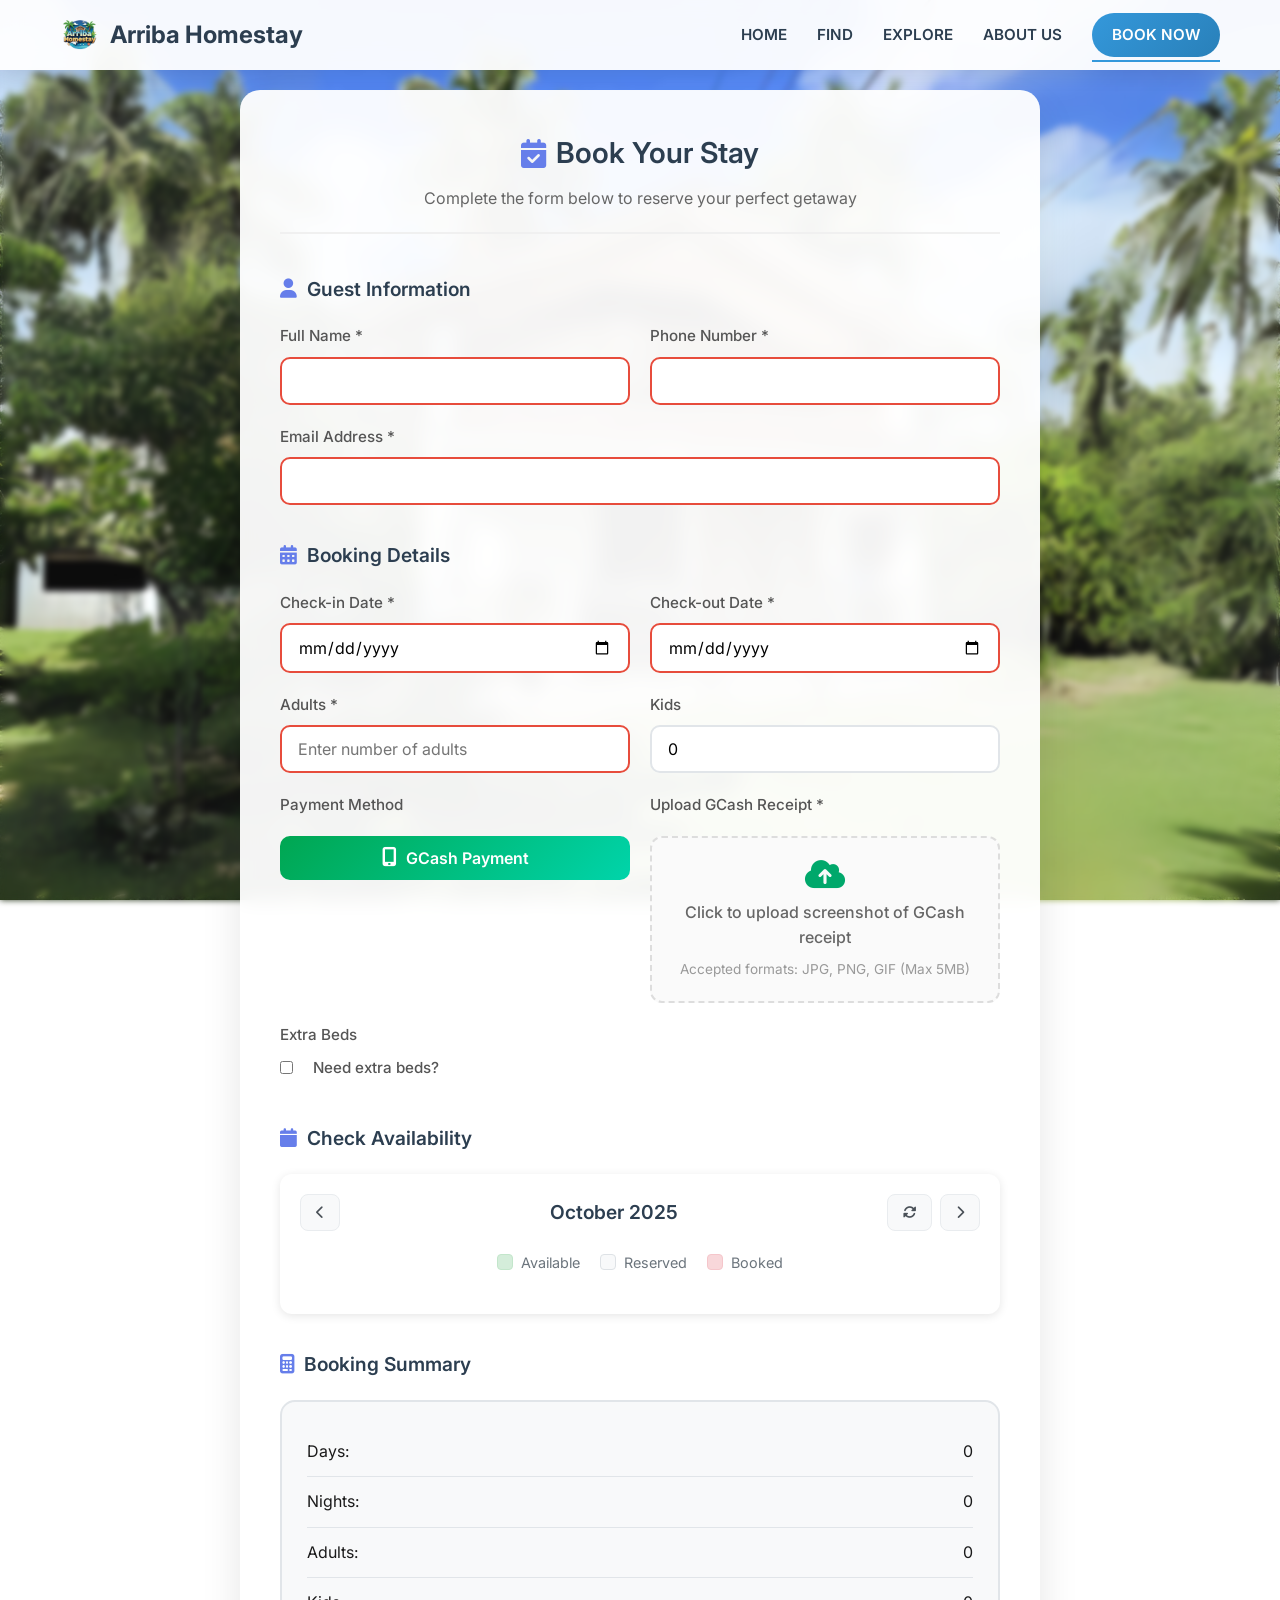
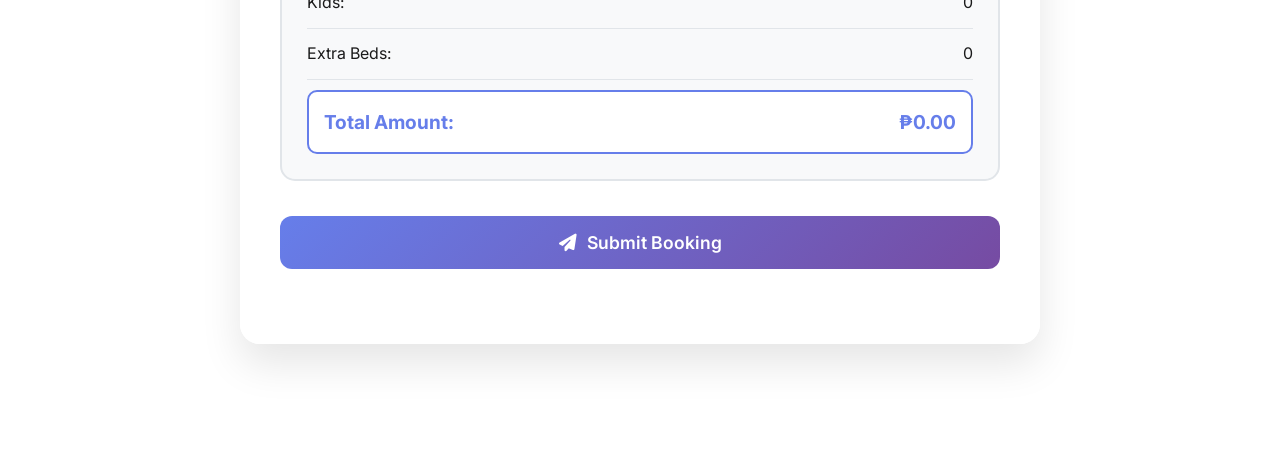
==== commit 8dc021cb: "Major system updates: EmailJS integration, adults/kids pricing, and enhanced admin features" ====
--- a/index.html
+++ b/index.html
@@ -102,8 +102,12 @@
                                 <input type="date" id="checkOut" name="checkOut" required>
                             </div>
                             <div class="form-group">
-                                <label for="guests">Number of Guests *</label>
-                                <input type="number" id="guests" name="guests" min="1" max="10" placeholder="Enter number of guests" required>
+                                <label for="adults">Adults *</label>
+                                <input type="number" id="adults" name="adults" min="1" max="10" placeholder="Enter number of adults" required>
+                            </div>
+                            <div class="form-group">
+                                <label for="kids">Kids</label>
+                                <input type="number" id="kids" name="kids" min="0" max="10" placeholder="Enter number of kids" value="0">
                             </div>
                             <div class="form-group">
                                 <label>Payment Method</label>
@@ -212,8 +216,12 @@
                                 <span id="totalNights">0</span>
                             </div>
                             <div class="summary-row">
-                                <span>Guests:</span>
-                                <span id="totalGuests">0</span>
+                                <span>Adults:</span>
+                                <span id="totalAdults">0</span>
+                            </div>
+                            <div class="summary-row">
+                                <span>Kids:</span>
+                                <span id="totalKids">0</span>
                             </div>
                             <div class="summary-row">
                                 <span>Extra Beds:</span>
@@ -314,6 +322,7 @@
         </div>
     </div>
 
+    <script src="https://cdn.jsdelivr.net/npm/@emailjs/browser@3/dist/email.min.js"></script>
     <script src="script.js"></script>
 </body>
 </html>
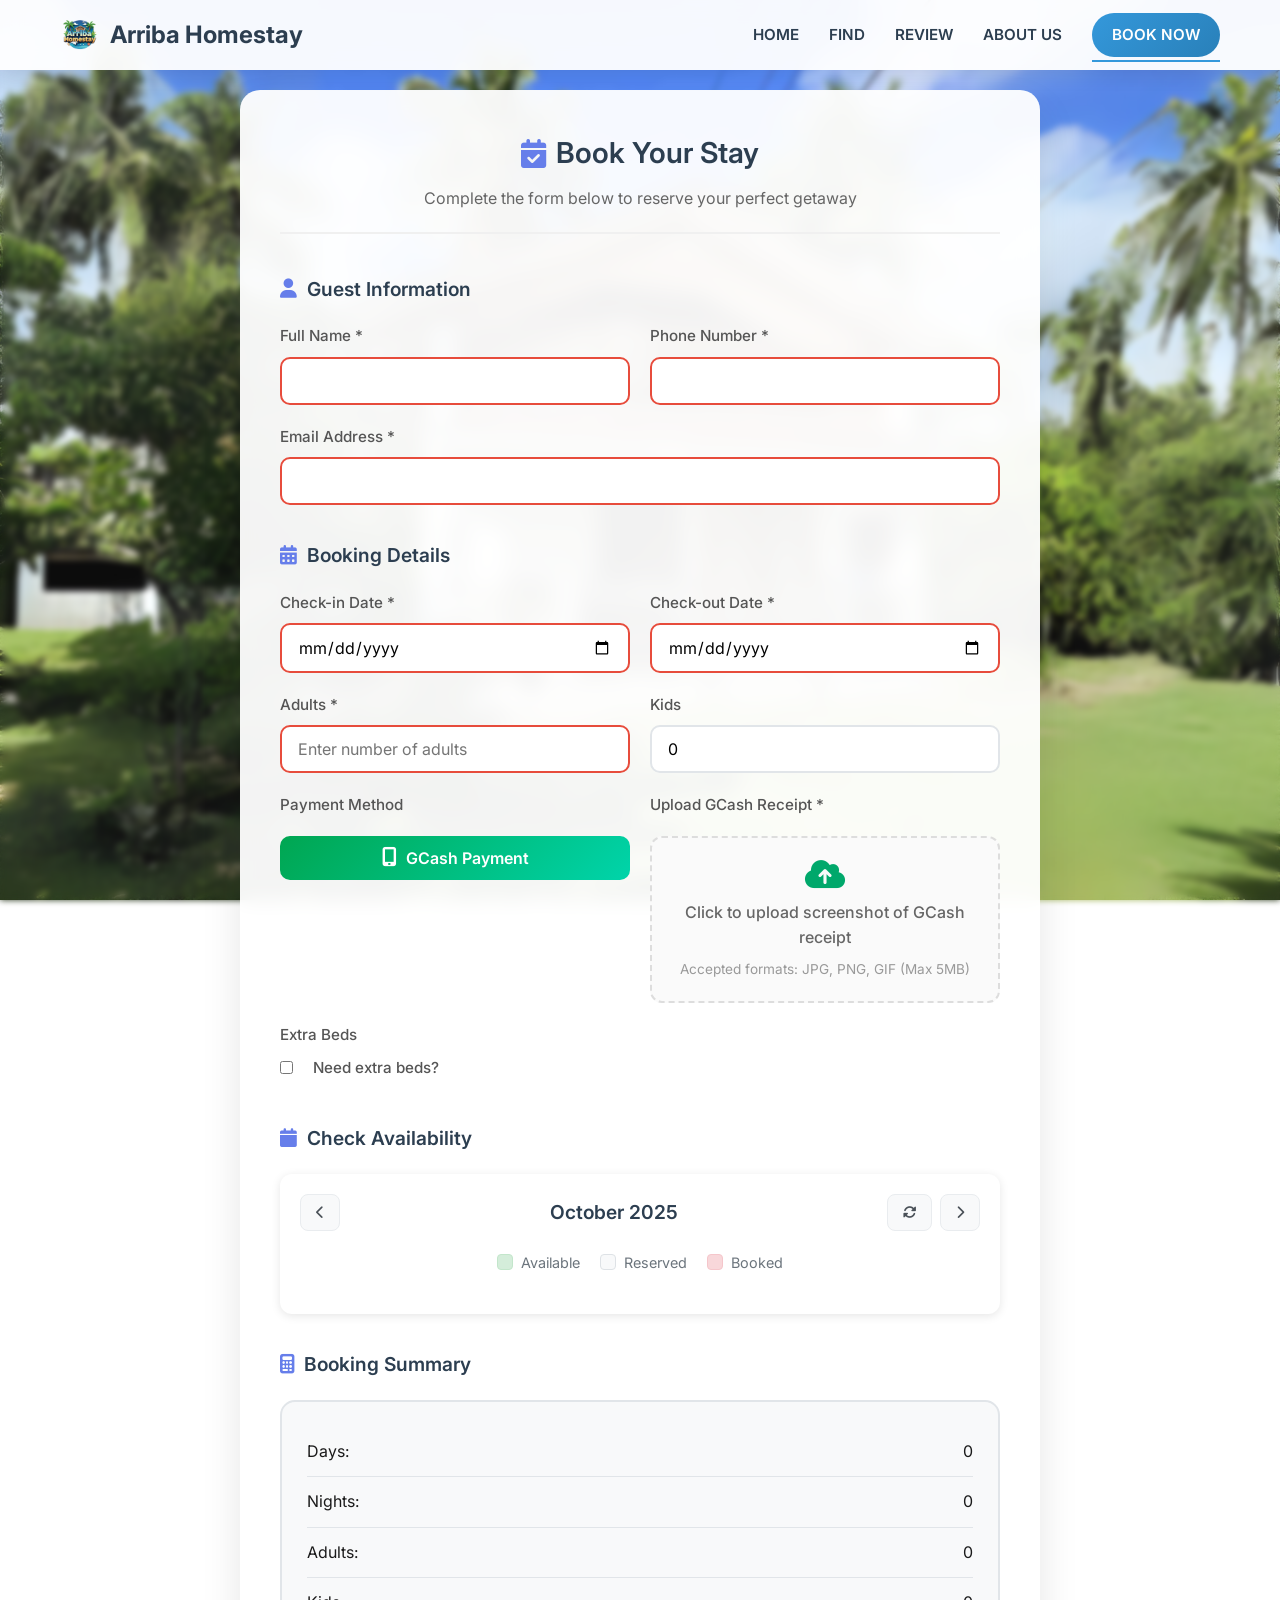
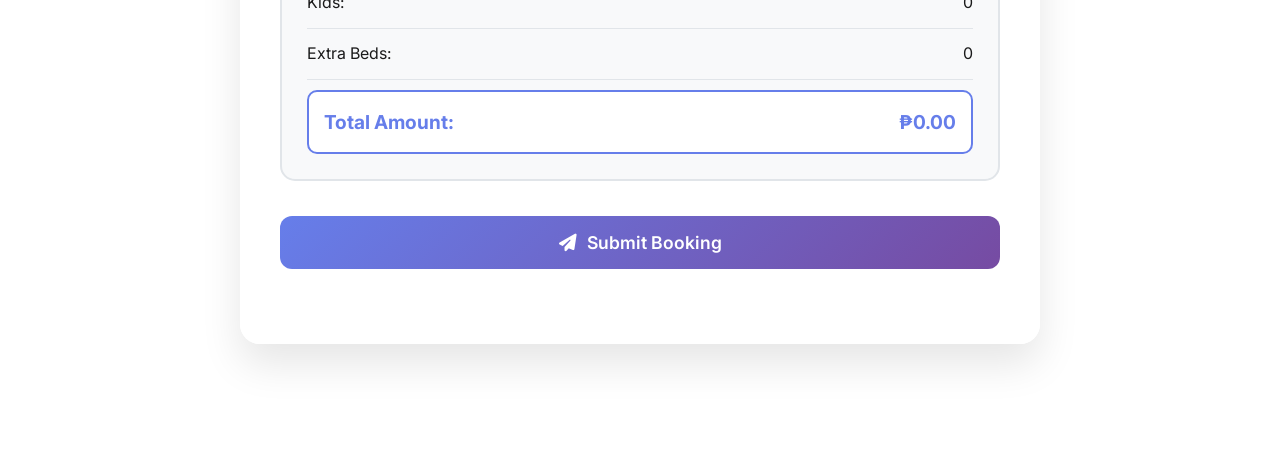
==== commit d91d5544: "Fix burger menu navigation on booking page - Add proper mobile navigation structure and JavaScript f" ====
--- a/index.html
+++ b/index.html
@@ -47,16 +47,21 @@
                     <h2>Arriba Homestay</h2>
                 </a>
             </div>
-                  <div class="nav-links">
-                      <a href="homepage.html" class="nav-link">HOME</a>
-                      <a href="homepage.html#find" class="nav-link">FIND</a>
-                      <a href="homepage.html#explore" class="nav-link">EXPLORE</a>
-                      <a href="homepage.html#about" class="nav-link">ABOUT US</a>
-                      <a href="index.html" class="nav-link booking-btn active">BOOK NOW</a>
-                      <a href="admin-login.html" class="nav-link admin-icon" title="Admin Login" style="display: none;">
-                          <i class="fas fa-user-circle"></i>
-                      </a>
-                  </div>
+            <div class="nav-links" id="navMenu">
+                <a href="homepage.html" class="nav-link">HOME</a>
+                <a href="homepage.html#find" class="nav-link">FIND</a>
+                <a href="homepage.html#review" class="nav-link">REVIEW</a>
+                <a href="homepage.html#about" class="nav-link">ABOUT US</a>
+                <a href="index.html" class="nav-link booking-btn active">BOOK NOW</a>
+                <a href="admin-login.html" class="nav-link admin-icon" title="Admin Login" style="display: none;">
+                    <i class="fas fa-user-circle"></i>
+                </a>
+            </div>
+            <div class="nav-toggle" id="navToggle">
+                <span class="bar"></span>
+                <span class="bar"></span>
+                <span class="bar"></span>
+            </div>
         </div>
     </nav>
 
--- a/style.css
+++ b/style.css
@@ -130,16 +130,61 @@
     font-size: 1.1rem;
 }
 
+/* Burger Menu Toggle */
+.nav-toggle {
+    display: none;
+    flex-direction: column;
+    cursor: pointer;
+}
+
+.bar {
+    width: 25px;
+    height: 3px;
+    background: #2c3e50;
+    margin: 3px 0;
+    transition: 0.3s;
+}
+
 @media (max-width: 768px) {
     .nav-container {
+        flex-direction: row;
+        justify-content: space-between;
+        height: 70px;
+        padding: 0 20px;
+    }
+    
+    .nav-links {
+        position: fixed;
+        left: -100%;
+        top: 70px;
         flex-direction: column;
-        gap: 15px;
-        height: auto;
-        padding: 15px 20px;
-    }
-    
-    .nav-links {
+        background-color: white;
+        width: 100%;
+        text-align: center;
+        transition: 0.3s;
+        box-shadow: 0 10px 27px rgba(0, 0, 0, 0.05);
+        padding: 20px 0;
         gap: 20px;
+    }
+
+    .nav-links.active {
+        left: 0;
+    }
+
+    .nav-toggle {
+        display: flex;
+    }
+
+    .nav-toggle.active .bar:nth-child(2) {
+        opacity: 0;
+    }
+
+    .nav-toggle.active .bar:nth-child(1) {
+        transform: translateY(8px) rotate(45deg);
+    }
+
+    .nav-toggle.active .bar:nth-child(3) {
+        transform: translateY(-8px) rotate(-45deg);
     }
     
     .nav-link {
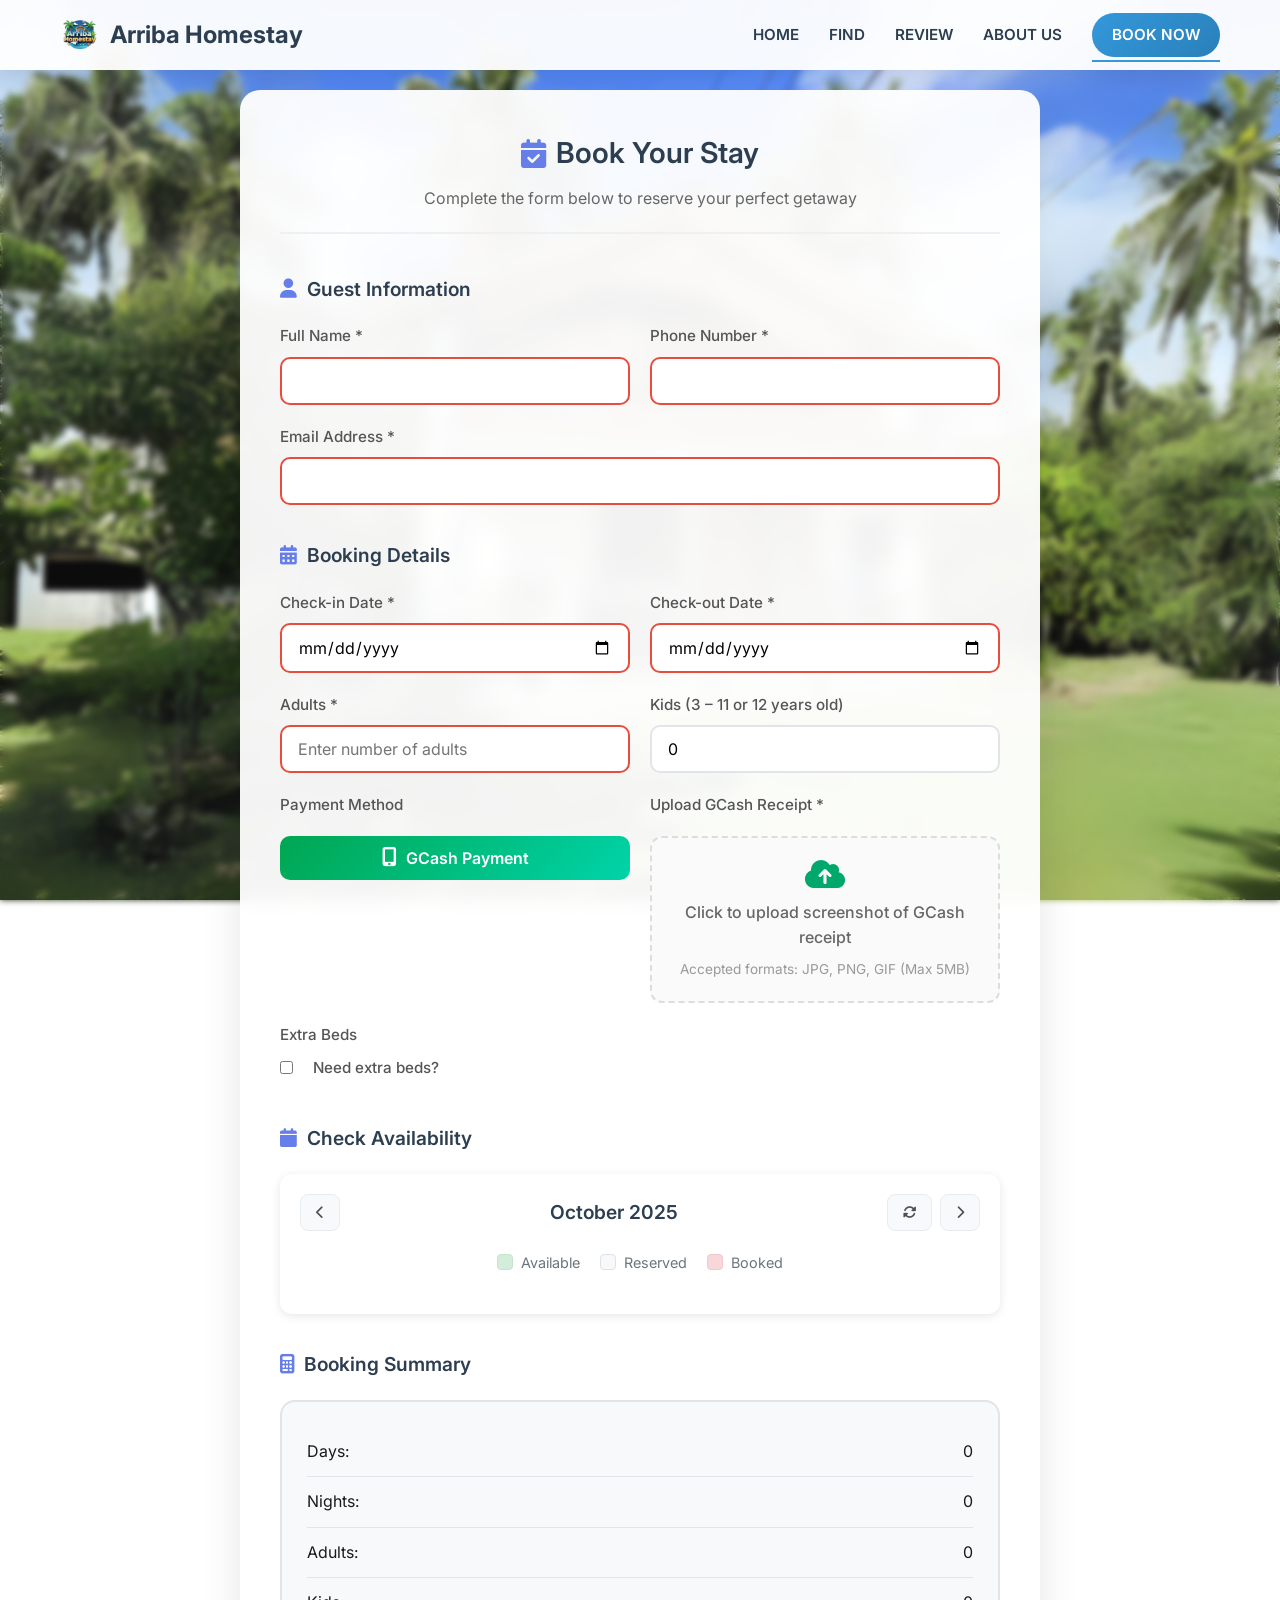
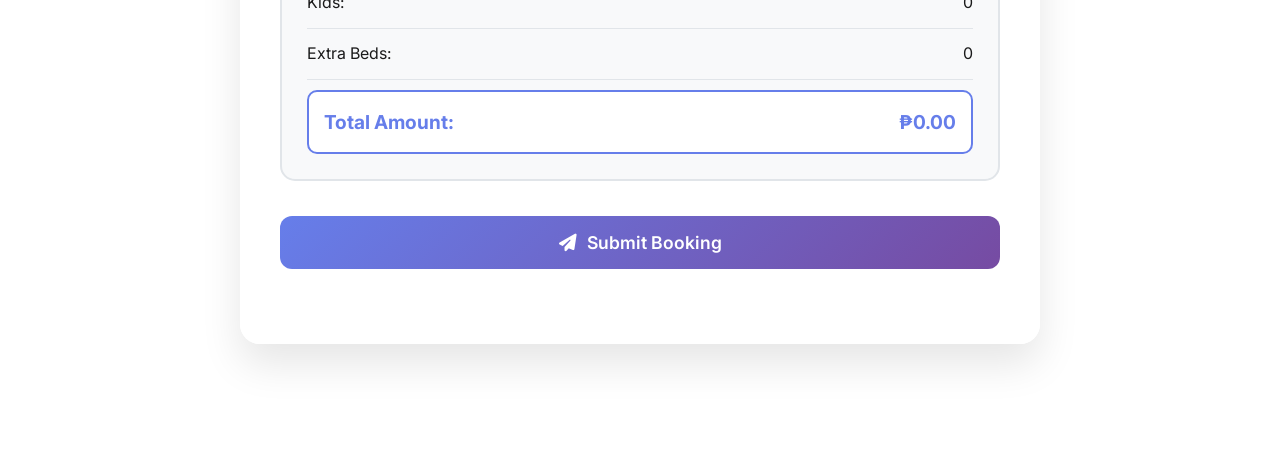
==== commit f663384b: "Add age range clarification to Kids field - Show age range to help customers understand pricing" ====
--- a/index.html
+++ b/index.html
@@ -111,7 +111,7 @@
                                 <input type="number" id="adults" name="adults" min="1" max="10" placeholder="Enter number of adults" required>
                             </div>
                             <div class="form-group">
-                                <label for="kids">Kids</label>
+                                <label for="kids">Kids (3 – 11 or 12 years old)</label>
                                 <input type="number" id="kids" name="kids" min="0" max="10" placeholder="Enter number of kids" value="0">
                             </div>
                             <div class="form-group">
--- a/style.css
+++ b/style.css
@@ -482,6 +482,20 @@
     padding: 20px;
     color: rgba(255, 255, 255, 0.8);
     font-size: 0.9rem;
+}
+
+/* Mobile Footer Styles */
+@media (max-width: 768px) {
+    .footer {
+        text-align: center !important;
+        padding: 15px 20px;
+        font-size: 0.85rem;
+    }
+    
+    .footer p {
+        text-align: center !important;
+        margin: 0 auto;
+    }
 }
 
 /* Modal Styles */
@@ -720,6 +734,17 @@
     .card-header h2 {
         font-size: 1.5rem;
     }
+    
+    /* Ensure footer is centered on mobile */
+    .footer {
+        text-align: center !important;
+        padding: 15px 20px;
+    }
+    
+    .footer p {
+        text-align: center !important;
+        margin: 0 auto;
+    }
 }
 
 @media (max-width: 480px) {
@@ -737,6 +762,18 @@
     
     .modal-content {
         padding: 30px 20px;
+    }
+    
+    /* Ensure footer is centered on small mobile */
+    .footer {
+        text-align: center !important;
+        padding: 10px 15px;
+        font-size: 0.8rem;
+    }
+    
+    .footer p {
+        text-align: center !important;
+        margin: 0 auto;
     }
 }
 
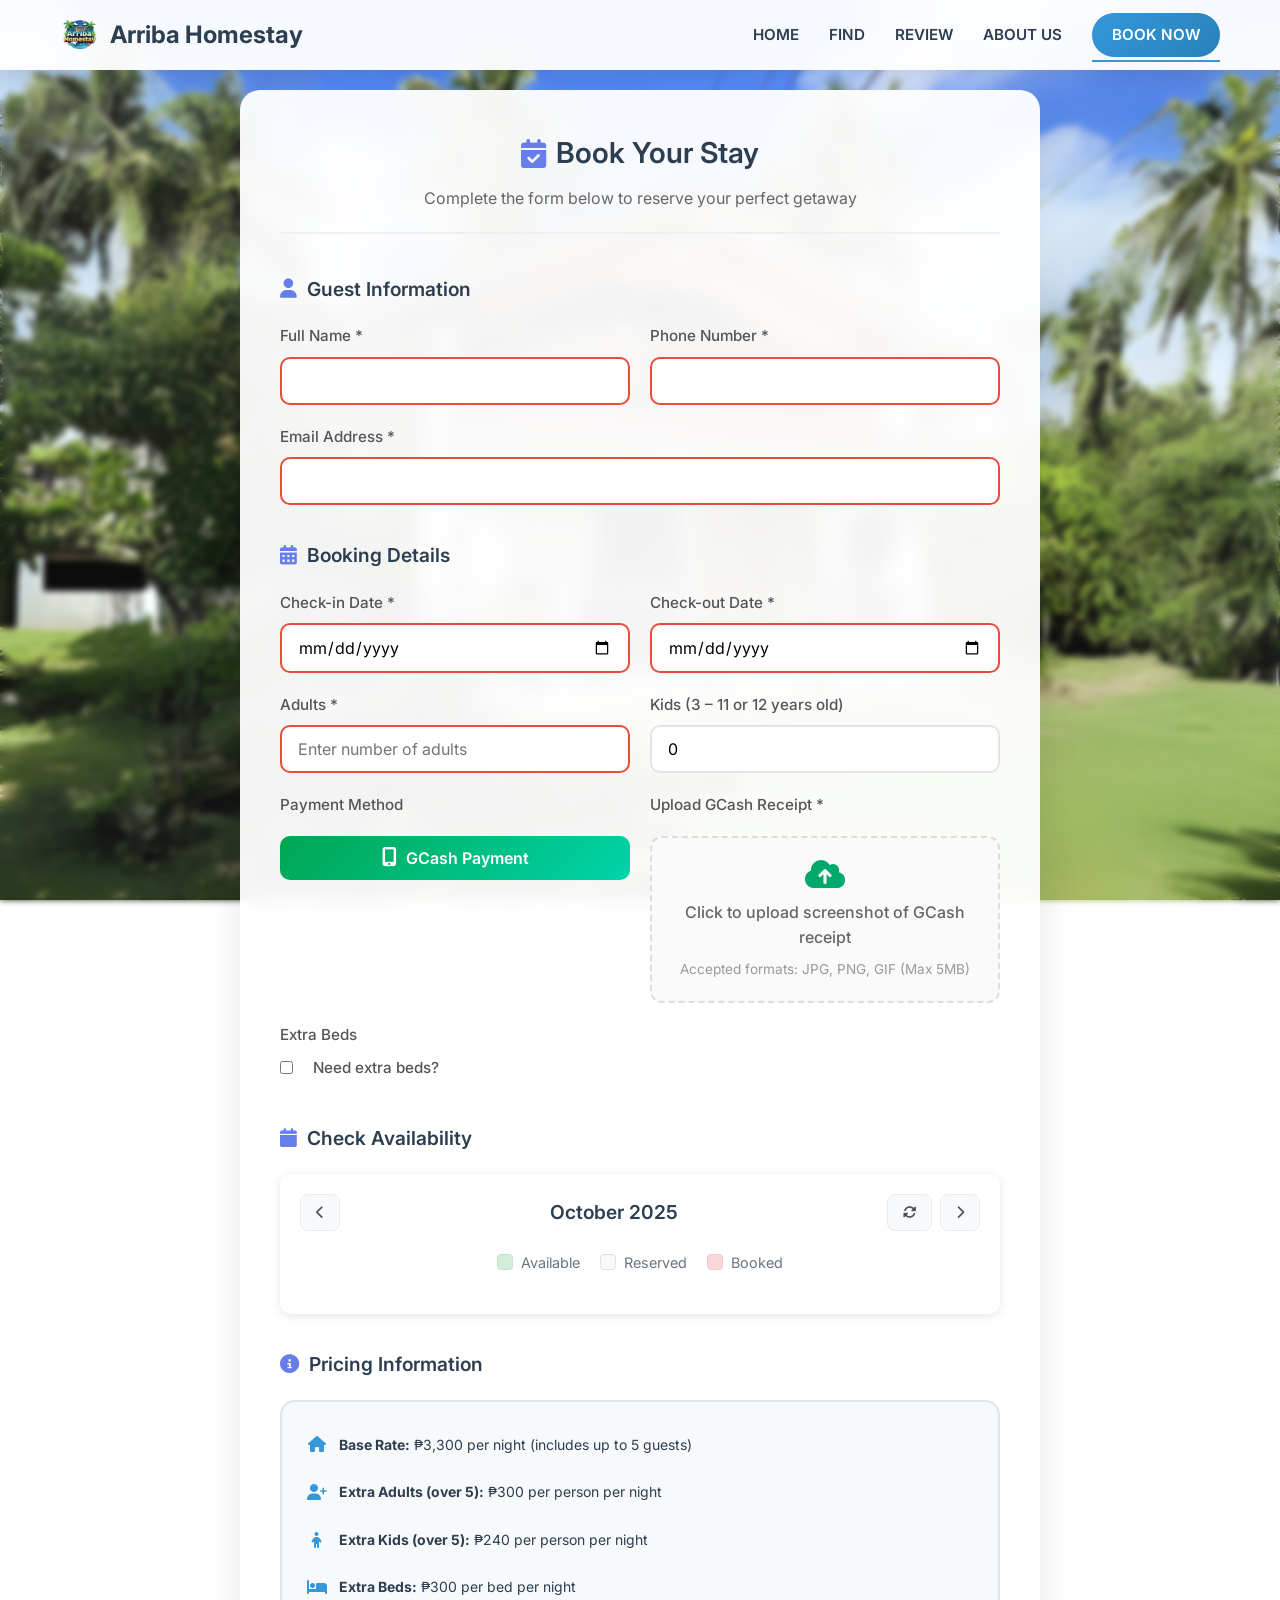
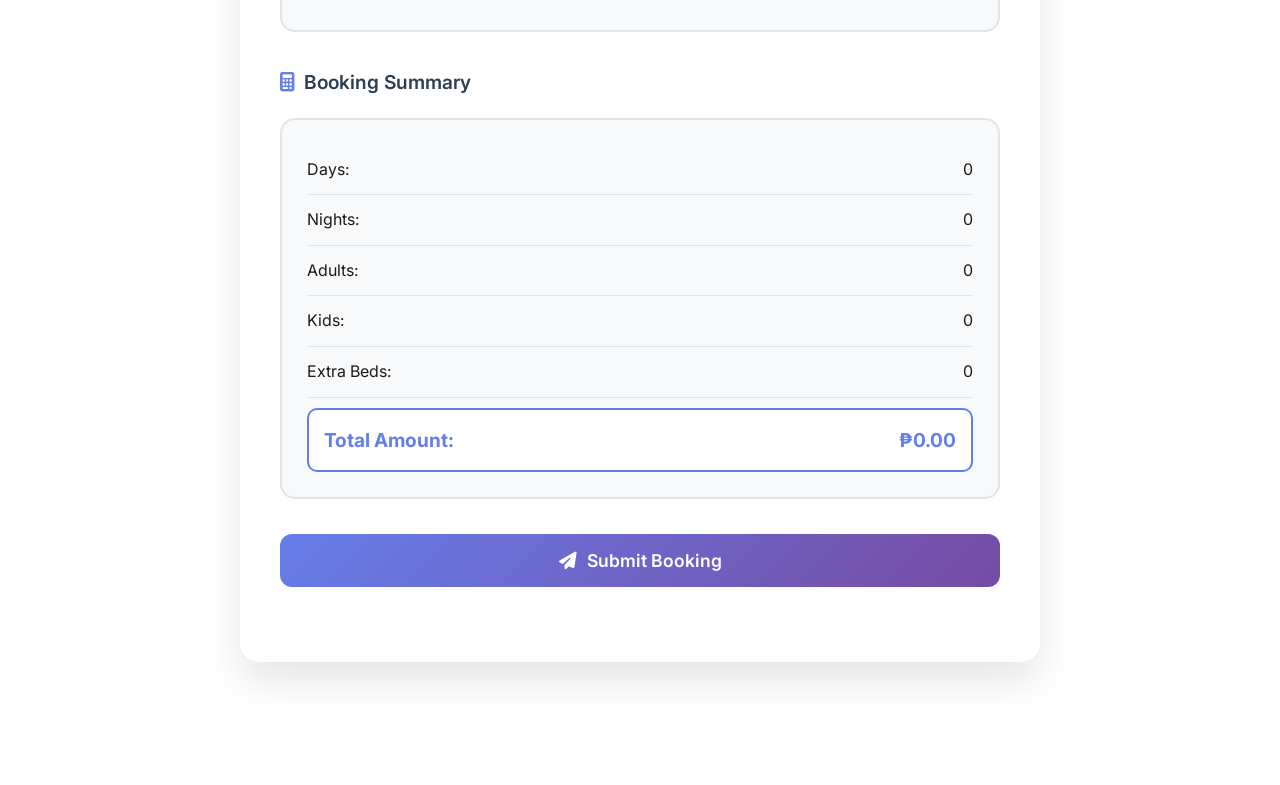
==== commit 4218ae7e: "Update pricing system to new rates - Change base rate to â‚±3,300 per night (includes up to 5 guests" ====
--- a/index.html
+++ b/index.html
@@ -208,6 +208,29 @@
                         </div>
                     </div>
 
+                    <!-- Pricing Information -->
+                    <div class="form-section">
+                        <h3><i class="fas fa-info-circle"></i> Pricing Information</h3>
+                        <div class="pricing-info">
+                            <div class="pricing-item">
+                                <i class="fas fa-home"></i>
+                                <span><strong>Base Rate:</strong> ₱3,300 per night (includes up to 5 guests)</span>
+                            </div>
+                            <div class="pricing-item">
+                                <i class="fas fa-user-plus"></i>
+                                <span><strong>Extra Adults (over 5):</strong> ₱300 per person per night</span>
+                            </div>
+                            <div class="pricing-item">
+                                <i class="fas fa-child"></i>
+                                <span><strong>Extra Kids (over 5):</strong> ₱240 per person per night</span>
+                            </div>
+                            <div class="pricing-item">
+                                <i class="fas fa-bed"></i>
+                                <span><strong>Extra Beds:</strong> ₱300 per bed per night</span>
+                            </div>
+                        </div>
+                    </div>
+
                     <!-- Booking Summary -->
                     <div class="form-section">
                         <h3><i class="fas fa-calculator"></i> Booking Summary</h3>
--- a/style.css
+++ b/style.css
@@ -408,6 +408,38 @@
     border: 1px solid #ddd;
     border-radius: 8px;
     background: white;
+}
+
+/* Pricing Information */
+.pricing-info {
+    background: #f8f9fa;
+    padding: 25px;
+    border-radius: 15px;
+    border: 2px solid #e1e5e9;
+}
+
+.pricing-item {
+    display: flex;
+    align-items: center;
+    margin-bottom: 12px;
+    padding: 8px 0;
+}
+
+.pricing-item:last-child {
+    margin-bottom: 0;
+}
+
+.pricing-item i {
+    color: #3498db;
+    margin-right: 12px;
+    width: 20px;
+    text-align: center;
+}
+
+.pricing-item span {
+    color: #2c3e50;
+    font-size: 14px;
+    line-height: 1.4;
 }
 
 /* Booking Summary */
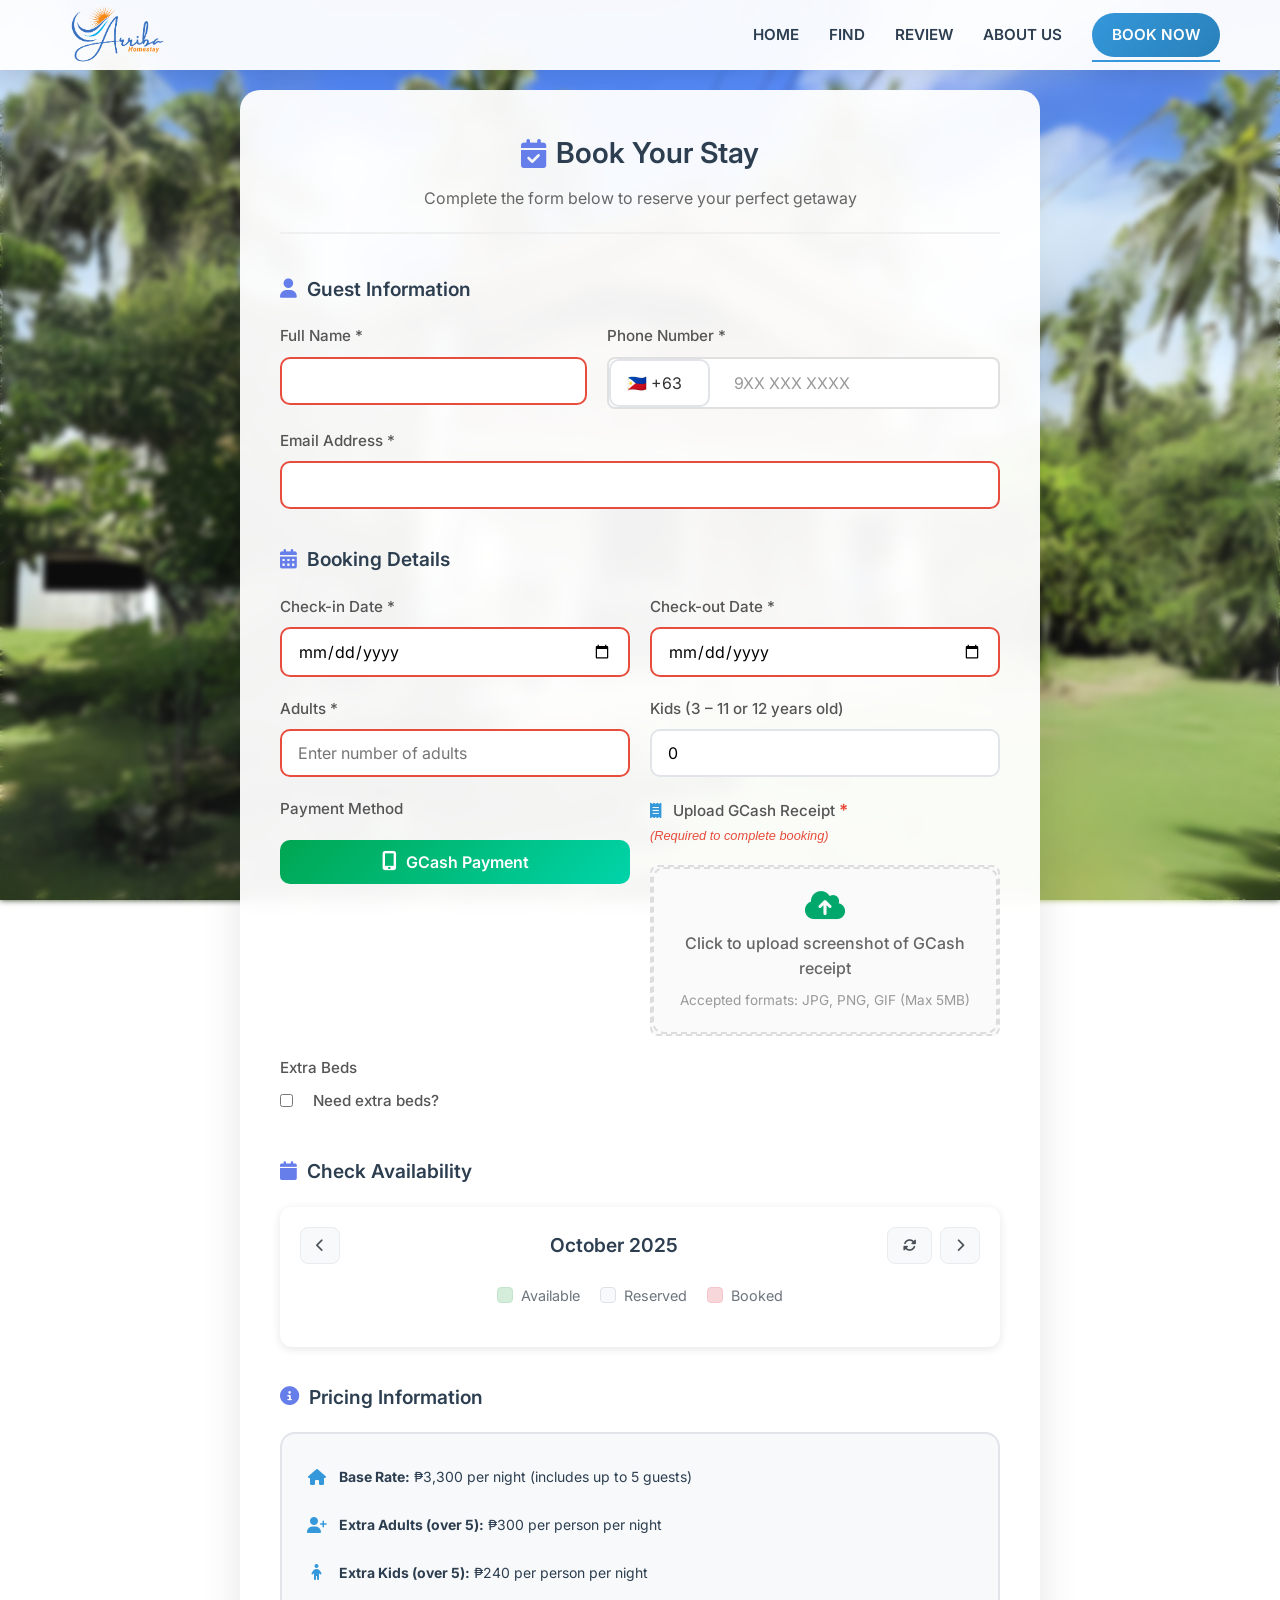
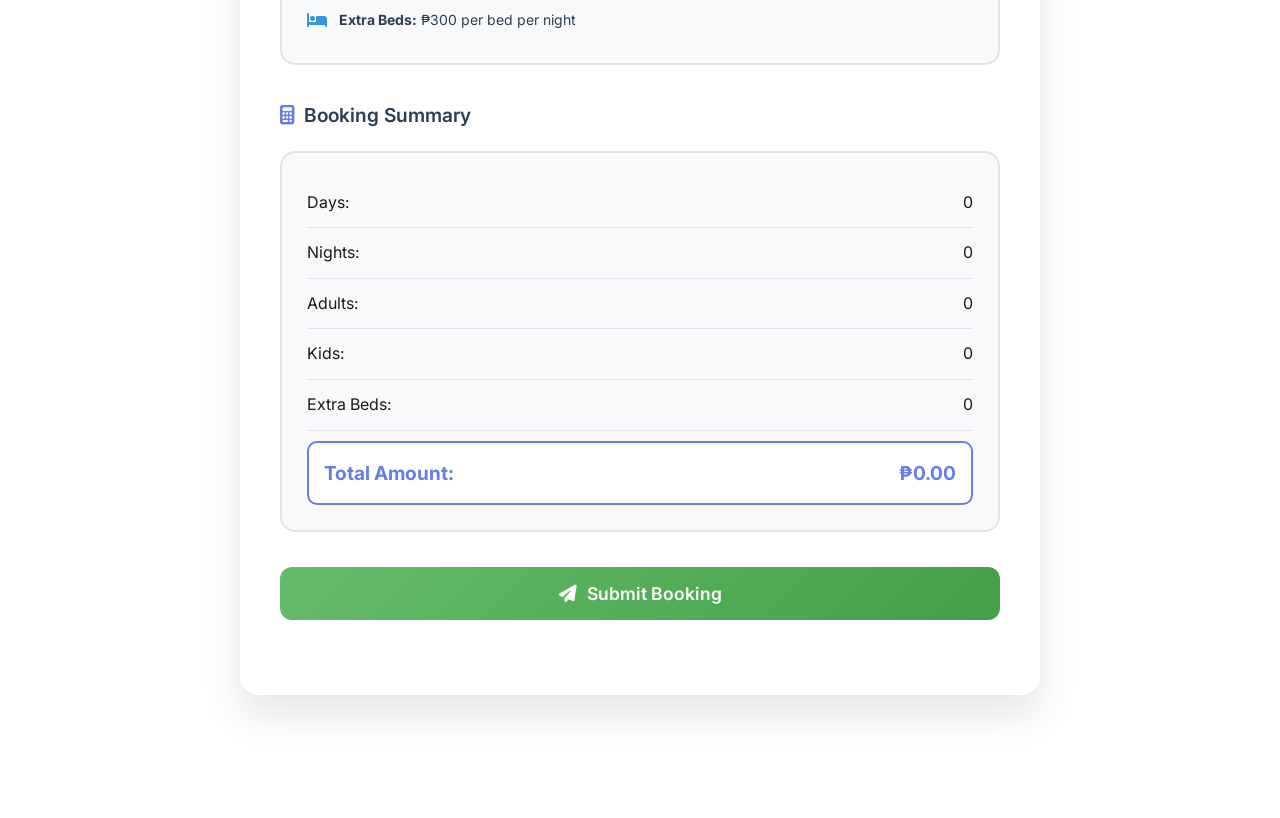
==== commit c1064d21: "Enhanced booking system with mobile optimization and image viewer - Fixed phone number field overlap" ====
--- a/index.html
+++ b/index.html
@@ -44,7 +44,6 @@
             <div class="nav-logo">
                 <a href="homepage.html" class="nav-logo-link">
                     <img src="logo.png" alt="Arriba Homestay Logo" class="nav-logo-img">
-                    <h2>Arriba Homestay</h2>
                 </a>
             </div>
             <div class="nav-links" id="navMenu">
@@ -85,7 +84,225 @@
                             </div>
                             <div class="form-group">
                                 <label for="phoneNumber">Phone Number *</label>
-                                <input type="tel" id="phoneNumber" name="phoneNumber" required>
+                                <div class="phone-input-wrapper">
+                                    <select id="countryCode" name="countryCode" class="country-code-dropdown">
+                                        <option value="+63" data-flag="🇵🇭">🇵🇭 +63</option>
+                                        <option value="+1" data-flag="🇺🇸">🇺🇸 +1</option>
+                                        <option value="+1" data-flag="🇨🇦">🇨🇦 +1</option>
+                                        <option value="+44" data-flag="🇬🇧">🇬🇧 +44</option>
+                                        <option value="+49" data-flag="🇩🇪">🇩🇪 +49</option>
+                                        <option value="+33" data-flag="🇫🇷">🇫🇷 +33</option>
+                                        <option value="+39" data-flag="🇮🇹">🇮🇹 +39</option>
+                                        <option value="+34" data-flag="🇪🇸">🇪🇸 +34</option>
+                                        <option value="+31" data-flag="🇳🇱">🇳🇱 +31</option>
+                                        <option value="+32" data-flag="🇧🇪">🇧🇪 +32</option>
+                                        <option value="+41" data-flag="🇨🇭">🇨🇭 +41</option>
+                                        <option value="+43" data-flag="🇦🇹">🇦🇹 +43</option>
+                                        <option value="+45" data-flag="🇩🇰">🇩🇰 +45</option>
+                                        <option value="+46" data-flag="🇸🇪">🇸🇪 +46</option>
+                                        <option value="+47" data-flag="🇳🇴">🇳🇴 +47</option>
+                                        <option value="+358" data-flag="🇫🇮">🇫🇮 +358</option>
+                                        <option value="+48" data-flag="🇵🇱">🇵🇱 +48</option>
+                                        <option value="+420" data-flag="🇨🇿">🇨🇿 +420</option>
+                                        <option value="+36" data-flag="🇭🇺">🇭🇺 +36</option>
+                                        <option value="+40" data-flag="🇷🇴">🇷🇴 +40</option>
+                                        <option value="+359" data-flag="🇧🇬">🇧🇬 +359</option>
+                                        <option value="+385" data-flag="🇭🇷">🇭🇷 +385</option>
+                                        <option value="+386" data-flag="🇸🇮">🇸🇮 +386</option>
+                                        <option value="+421" data-flag="🇸🇰">🇸🇰 +421</option>
+                                        <option value="+370" data-flag="🇱🇹">🇱🇹 +370</option>
+                                        <option value="+371" data-flag="🇱🇻">🇱🇻 +371</option>
+                                        <option value="+372" data-flag="🇪🇪">🇪🇪 +372</option>
+                                        <option value="+7" data-flag="🇷🇺">🇷🇺 +7</option>
+                                        <option value="+380" data-flag="🇺🇦">🇺🇦 +380</option>
+                                        <option value="+375" data-flag="🇧🇾">🇧🇾 +375</option>
+                                        <option value="+81" data-flag="🇯🇵">🇯🇵 +81</option>
+                                        <option value="+82" data-flag="🇰🇷">🇰🇷 +82</option>
+                                        <option value="+86" data-flag="🇨🇳">🇨🇳 +86</option>
+                                        <option value="+852" data-flag="🇭🇰">🇭🇰 +852</option>
+                                        <option value="+853" data-flag="🇲🇴">🇲🇴 +853</option>
+                                        <option value="+886" data-flag="🇹🇼">🇹🇼 +886</option>
+                                        <option value="+65" data-flag="🇸🇬">🇸🇬 +65</option>
+                                        <option value="+60" data-flag="🇲🇾">🇲🇾 +60</option>
+                                        <option value="+66" data-flag="🇹🇭">🇹🇭 +66</option>
+                                        <option value="+84" data-flag="🇻🇳">🇻🇳 +84</option>
+                                        <option value="+855" data-flag="🇰🇭">🇰🇭 +855</option>
+                                        <option value="+856" data-flag="🇱🇦">🇱🇦 +856</option>
+                                        <option value="+95" data-flag="🇲🇲">🇲🇲 +95</option>
+                                        <option value="+62" data-flag="🇮🇩">🇮🇩 +62</option>
+                                        <option value="+91" data-flag="🇮🇳">🇮🇳 +91</option>
+                                        <option value="+92" data-flag="🇵🇰">🇵🇰 +92</option>
+                                        <option value="+880" data-flag="🇧🇩">🇧🇩 +880</option>
+                                        <option value="+94" data-flag="🇱🇰">🇱🇰 +94</option>
+                                        <option value="+977" data-flag="🇳🇵">🇳🇵 +977</option>
+                                        <option value="+975" data-flag="🇧🇹">🇧🇹 +975</option>
+                                        <option value="+960" data-flag="🇲🇻">🇲🇻 +960</option>
+                                        <option value="+61" data-flag="🇦🇺">🇦🇺 +61</option>
+                                        <option value="+64" data-flag="🇳🇿">🇳🇿 +64</option>
+                                        <option value="+27" data-flag="🇿🇦">🇿🇦 +27</option>
+                                        <option value="+20" data-flag="🇪🇬">🇪🇬 +20</option>
+                                        <option value="+212" data-flag="🇲🇦">🇲🇦 +212</option>
+                                        <option value="+213" data-flag="🇩🇿">🇩🇿 +213</option>
+                                        <option value="+216" data-flag="🇹🇳">🇹🇳 +216</option>
+                                        <option value="+218" data-flag="🇱🇾">🇱🇾 +218</option>
+                                        <option value="+220" data-flag="🇬🇲">🇬🇲 +220</option>
+                                        <option value="+221" data-flag="🇸🇳">🇸🇳 +221</option>
+                                        <option value="+222" data-flag="🇲🇷">🇲🇷 +222</option>
+                                        <option value="+223" data-flag="🇲🇱">🇲🇱 +223</option>
+                                        <option value="+224" data-flag="🇬🇳">🇬🇳 +224</option>
+                                        <option value="+225" data-flag="🇨🇮">🇨🇮 +225</option>
+                                        <option value="+226" data-flag="🇧🇫">🇧🇫 +226</option>
+                                        <option value="+227" data-flag="🇳🇪">🇳🇪 +227</option>
+                                        <option value="+228" data-flag="🇹🇬">🇹🇬 +228</option>
+                                        <option value="+229" data-flag="🇧🇯">🇧🇯 +229</option>
+                                        <option value="+230" data-flag="🇲🇺">🇲🇺 +230</option>
+                                        <option value="+231" data-flag="🇱🇷">🇱🇷 +231</option>
+                                        <option value="+232" data-flag="🇸🇱">🇸🇱 +232</option>
+                                        <option value="+233" data-flag="🇬🇭">🇬🇭 +233</option>
+                                        <option value="+234" data-flag="🇳🇬">🇳🇬 +234</option>
+                                        <option value="+235" data-flag="🇹🇩">🇹🇩 +235</option>
+                                        <option value="+236" data-flag="🇨🇫">🇨🇫 +236</option>
+                                        <option value="+237" data-flag="🇨🇲">🇨🇲 +237</option>
+                                        <option value="+238" data-flag="🇨🇻">🇨🇻 +238</option>
+                                        <option value="+239" data-flag="🇸🇹">🇸🇹 +239</option>
+                                        <option value="+240" data-flag="🇬🇶">🇬🇶 +240</option>
+                                        <option value="+241" data-flag="🇬🇦">🇬🇦 +241</option>
+                                        <option value="+242" data-flag="🇨🇬">🇨🇬 +242</option>
+                                        <option value="+243" data-flag="🇨🇩">🇨🇩 +243</option>
+                                        <option value="+244" data-flag="🇦🇴">🇦🇴 +244</option>
+                                        <option value="+245" data-flag="🇬🇼">🇬🇼 +245</option>
+                                        <option value="+246" data-flag="🇮🇴">🇮🇴 +246</option>
+                                        <option value="+248" data-flag="🇸🇨">🇸🇨 +248</option>
+                                        <option value="+249" data-flag="🇸🇩">🇸🇩 +249</option>
+                                        <option value="+250" data-flag="🇷🇼">🇷🇼 +250</option>
+                                        <option value="+251" data-flag="🇪🇹">🇪🇹 +251</option>
+                                        <option value="+252" data-flag="🇸🇴">🇸🇴 +252</option>
+                                        <option value="+253" data-flag="🇩🇯">🇩🇯 +253</option>
+                                        <option value="+254" data-flag="🇰🇪">🇰🇪 +254</option>
+                                        <option value="+255" data-flag="🇹🇿">🇹🇿 +255</option>
+                                        <option value="+256" data-flag="🇺🇬">🇺🇬 +256</option>
+                                        <option value="+257" data-flag="🇧🇮">🇧🇮 +257</option>
+                                        <option value="+258" data-flag="🇲🇿">🇲🇿 +258</option>
+                                        <option value="+260" data-flag="🇿🇲">🇿🇲 +260</option>
+                                        <option value="+261" data-flag="🇲🇬">🇲🇬 +261</option>
+                                        <option value="+262" data-flag="🇷🇪">🇷🇪 +262</option>
+                                        <option value="+263" data-flag="🇿🇼">🇿🇼 +263</option>
+                                        <option value="+264" data-flag="🇳🇦">🇳🇦 +264</option>
+                                        <option value="+265" data-flag="🇲🇼">🇲🇼 +265</option>
+                                        <option value="+266" data-flag="🇱🇸">🇱🇸 +266</option>
+                                        <option value="+267" data-flag="🇧🇼">🇧🇼 +267</option>
+                                        <option value="+268" data-flag="🇸🇿">🇸🇿 +268</option>
+                                        <option value="+269" data-flag="🇰🇲">🇰🇲 +269</option>
+                                        <option value="+290" data-flag="🇸🇭">🇸🇭 +290</option>
+                                        <option value="+291" data-flag="🇪🇷">🇪🇷 +291</option>
+                                        <option value="+297" data-flag="🇦🇼">🇦🇼 +297</option>
+                                        <option value="+298" data-flag="🇫🇴">🇫🇴 +298</option>
+                                        <option value="+299" data-flag="🇬🇱">🇬🇱 +299</option>
+                                        <option value="+350" data-flag="🇬🇮">🇬🇮 +350</option>
+                                        <option value="+351" data-flag="🇵🇹">🇵🇹 +351</option>
+                                        <option value="+352" data-flag="🇱🇺">🇱🇺 +352</option>
+                                        <option value="+353" data-flag="🇮🇪">🇮🇪 +353</option>
+                                        <option value="+354" data-flag="🇮🇸">🇮🇸 +354</option>
+                                        <option value="+355" data-flag="🇦🇱">🇦🇱 +355</option>
+                                        <option value="+356" data-flag="🇲🇹">🇲🇹 +356</option>
+                                        <option value="+357" data-flag="🇨🇾">🇨🇾 +357</option>
+                                        <option value="+358" data-flag="🇫🇮">🇫🇮 +358</option>
+                                        <option value="+359" data-flag="🇧🇬">🇧🇬 +359</option>
+                                        <option value="+370" data-flag="🇱🇹">🇱🇹 +370</option>
+                                        <option value="+371" data-flag="🇱🇻">🇱🇻 +371</option>
+                                        <option value="+372" data-flag="🇪🇪">🇪🇪 +372</option>
+                                        <option value="+373" data-flag="🇲🇩">🇲🇩 +373</option>
+                                        <option value="+374" data-flag="🇦🇲">🇦🇲 +374</option>
+                                        <option value="+375" data-flag="🇧🇾">🇧🇾 +375</option>
+                                        <option value="+376" data-flag="🇦🇩">🇦🇩 +376</option>
+                                        <option value="+377" data-flag="🇲🇨">🇲🇨 +377</option>
+                                        <option value="+378" data-flag="🇸🇲">🇸🇲 +378</option>
+                                        <option value="+380" data-flag="🇺🇦">🇺🇦 +380</option>
+                                        <option value="+381" data-flag="🇷🇸">🇷🇸 +381</option>
+                                        <option value="+382" data-flag="🇲🇪">🇲🇪 +382</option>
+                                        <option value="+383" data-flag="🇽🇰">🇽🇰 +383</option>
+                                        <option value="+385" data-flag="🇭🇷">🇭🇷 +385</option>
+                                        <option value="+386" data-flag="🇸🇮">🇸🇮 +386</option>
+                                        <option value="+387" data-flag="🇧🇦">🇧🇦 +387</option>
+                                        <option value="+389" data-flag="🇲🇰">🇲🇰 +389</option>
+                                        <option value="+420" data-flag="🇨🇿">🇨🇿 +420</option>
+                                        <option value="+421" data-flag="🇸🇰">🇸🇰 +421</option>
+                                        <option value="+423" data-flag="🇱🇮">🇱🇮 +423</option>
+                                        <option value="+500" data-flag="🇫🇰">🇫🇰 +500</option>
+                                        <option value="+501" data-flag="🇧🇿">🇧🇿 +501</option>
+                                        <option value="+502" data-flag="🇬🇹">🇬🇹 +502</option>
+                                        <option value="+503" data-flag="🇸🇻">🇸🇻 +503</option>
+                                        <option value="+504" data-flag="🇭🇳">🇭🇳 +504</option>
+                                        <option value="+505" data-flag="🇳🇮">🇳🇮 +505</option>
+                                        <option value="+506" data-flag="🇨🇷">🇨🇷 +506</option>
+                                        <option value="+507" data-flag="🇵🇦">🇵🇦 +507</option>
+                                        <option value="+508" data-flag="🇵🇲">🇵🇲 +508</option>
+                                        <option value="+509" data-flag="🇭🇹">🇭🇹 +509</option>
+                                        <option value="+590" data-flag="🇬🇵">🇬🇵 +590</option>
+                                        <option value="+591" data-flag="🇧🇴">🇧🇴 +591</option>
+                                        <option value="+592" data-flag="🇬🇾">🇬🇾 +592</option>
+                                        <option value="+593" data-flag="🇪🇨">🇪🇨 +593</option>
+                                        <option value="+594" data-flag="🇬🇫">🇬🇫 +594</option>
+                                        <option value="+595" data-flag="🇵🇾">🇵🇾 +595</option>
+                                        <option value="+596" data-flag="🇲🇶">🇲🇶 +596</option>
+                                        <option value="+597" data-flag="🇸🇷">🇸🇷 +597</option>
+                                        <option value="+598" data-flag="🇺🇾">🇺🇾 +598</option>
+                                        <option value="+599" data-flag="🇧🇶">🇧🇶 +599</option>
+                                        <option value="+670" data-flag="🇹🇱">🇹🇱 +670</option>
+                                        <option value="+672" data-flag="🇦🇶">🇦🇶 +672</option>
+                                        <option value="+673" data-flag="🇧🇳">🇧🇳 +673</option>
+                                        <option value="+674" data-flag="🇳🇷">🇳🇷 +674</option>
+                                        <option value="+675" data-flag="🇵🇬">🇵🇬 +675</option>
+                                        <option value="+676" data-flag="🇹🇴">🇹🇴 +676</option>
+                                        <option value="+677" data-flag="🇸🇧">🇸🇧 +677</option>
+                                        <option value="+678" data-flag="🇻🇺">🇻🇺 +678</option>
+                                        <option value="+679" data-flag="🇫🇯">🇫🇯 +679</option>
+                                        <option value="+680" data-flag="🇵🇼">🇵🇼 +680</option>
+                                        <option value="+681" data-flag="🇼🇫">🇼🇫 +681</option>
+                                        <option value="+682" data-flag="🇨🇰">🇨🇰 +682</option>
+                                        <option value="+683" data-flag="🇳🇺">🇳🇺 +683</option>
+                                        <option value="+684" data-flag="🇦🇸">🇦🇸 +684</option>
+                                        <option value="+685" data-flag="🇼🇸">🇼🇸 +685</option>
+                                        <option value="+686" data-flag="🇰🇮">🇰🇮 +686</option>
+                                        <option value="+687" data-flag="🇳🇨">🇳🇨 +687</option>
+                                        <option value="+688" data-flag="🇹🇻">🇹🇻 +688</option>
+                                        <option value="+689" data-flag="🇵🇫">🇵🇫 +689</option>
+                                        <option value="+690" data-flag="🇹🇰">🇹🇰 +690</option>
+                                        <option value="+691" data-flag="🇫🇲">🇫🇲 +691</option>
+                                        <option value="+692" data-flag="🇲🇭">🇲🇭 +692</option>
+                                        <option value="+850" data-flag="🇰🇵">🇰🇵 +850</option>
+                                        <option value="+852" data-flag="🇭🇰">🇭🇰 +852</option>
+                                        <option value="+853" data-flag="🇲🇴">🇲🇴 +853</option>
+                                        <option value="+855" data-flag="🇰🇭">🇰🇭 +855</option>
+                                        <option value="+856" data-flag="🇱🇦">🇱🇦 +856</option>
+                                        <option value="+880" data-flag="🇧🇩">🇧🇩 +880</option>
+                                        <option value="+886" data-flag="🇹🇼">🇹🇼 +886</option>
+                                        <option value="+960" data-flag="🇲🇻">🇲🇻 +960</option>
+                                        <option value="+961" data-flag="🇱🇧">🇱🇧 +961</option>
+                                        <option value="+962" data-flag="🇯🇴">🇯🇴 +962</option>
+                                        <option value="+963" data-flag="🇸🇾">🇸🇾 +963</option>
+                                        <option value="+964" data-flag="🇮🇶">🇮🇶 +964</option>
+                                        <option value="+965" data-flag="🇰🇼">🇰🇼 +965</option>
+                                        <option value="+966" data-flag="🇸🇦">🇸🇦 +966</option>
+                                        <option value="+967" data-flag="🇾🇪">🇾🇪 +967</option>
+                                        <option value="+968" data-flag="🇴🇲">🇴🇲 +968</option>
+                                        <option value="+970" data-flag="🇵🇸">🇵🇸 +970</option>
+                                        <option value="+971" data-flag="🇦🇪">🇦🇪 +971</option>
+                                        <option value="+972" data-flag="🇮🇱">🇮🇱 +972</option>
+                                        <option value="+973" data-flag="🇧🇭">🇧🇭 +973</option>
+                                        <option value="+974" data-flag="🇶🇦">🇶🇦 +974</option>
+                                        <option value="+975" data-flag="🇧🇹">🇧🇹 +975</option>
+                                        <option value="+976" data-flag="🇲🇳">🇲🇳 +976</option>
+                                        <option value="+977" data-flag="🇳🇵">🇳🇵 +977</option>
+                                        <option value="+992" data-flag="🇹🇯">🇹🇯 +992</option>
+                                        <option value="+993" data-flag="🇹🇲">🇹🇲 +993</option>
+                                        <option value="+994" data-flag="🇦🇿">🇦🇿 +994</option>
+                                        <option value="+995" data-flag="🇬🇪">🇬🇪 +995</option>
+                                        <option value="+996" data-flag="🇰🇬">🇰🇬 +996</option>
+                                        <option value="+998" data-flag="🇺🇿">🇺🇿 +998</option>
+                                    </select>
+                                    <input type="tel" id="phoneNumber" name="phoneNumber" placeholder="9XX XXX XXXX" required>
+                                </div>
                             </div>
                             <div class="form-group full-width">
                                 <label for="email">Email Address *</label>
@@ -124,9 +341,13 @@
                                 </div>
                             </div>
                             <div class="form-group">
-                                <label for="receipt">Upload GCash Receipt *</label>
+                                <label for="receipt">
+                                    <i class="fas fa-receipt"></i>
+                                    Upload GCash Receipt <span class="required-asterisk">*</span>
+                                    <small class="required-note">(Required to complete booking)</small>
+                                </label>
                                 <div class="file-upload-container">
-                                    <input type="file" id="receipt" name="receipt" accept="image/*" required>
+                                    <input type="file" id="receipt" name="receipt" accept="image/*">
                                     <div class="file-upload-display">
                                         <div class="file-upload-placeholder">
                                             <i class="fas fa-cloud-upload-alt"></i>
@@ -134,7 +355,7 @@
                                             <small>Accepted formats: JPG, PNG, GIF (Max 5MB)</small>
                                         </div>
                                         <div class="file-upload-preview" style="display: none;">
-                                            <img id="receiptPreview" src="" alt="Receipt Preview">
+                                            <img id="receiptPreview" src="" alt="Receipt Preview" class="clickable-preview" onclick="openImageViewer(this.src, this.alt)">
                                             <div class="file-info">
                                                 <span id="fileName"></span>
                                                 <button type="button" onclick="removeReceipt()" class="remove-file">
@@ -279,6 +500,20 @@
         </footer>
     </div>
 
+    <!-- Image Viewer Modal -->
+    <div id="imageViewerModal" class="modal image-viewer-modal" style="display: none;">
+        <div class="modal-content image-viewer-content">
+            <button class="modal-close image-viewer-close" onclick="closeImageViewer()">&times;</button>
+            <div class="image-viewer-container">
+                <img id="viewerImage" src="" alt="Uploaded Image" class="viewer-image">
+                <div class="image-viewer-info">
+                    <h3 id="viewerImageName">Image Preview</h3>
+                    <p id="viewerImageSize">Click outside or press ESC to close</p>
+                </div>
+            </div>
+        </div>
+    </div>
+
     <!-- GCash Payment Modal -->
     <div id="gcashModal" class="modal" style="display: none;">
         <div class="modal-content">
--- a/style.css
+++ b/style.css
@@ -48,7 +48,7 @@
 }
 
 .nav-logo-img {
-    height: 40px;
+    height: 120px;
     width: auto;
     object-fit: contain;
 }
@@ -478,7 +478,9 @@
 .submit-btn {
     width: 100%;
     padding: 16px 30px;
-    background: linear-gradient(135deg, #667eea 0%, #764ba2 100%);
+    background: linear-gradient(135deg, #66bb6a 0%, #43a047 100%);
+    position: relative;
+    overflow: hidden;
     color: white;
     border: none;
     border-radius: 12px;
@@ -495,7 +497,7 @@
 
 .submit-btn:hover {
     transform: translateY(-2px);
-    box-shadow: 0 10px 25px rgba(102, 126, 234, 0.3);
+    box-shadow: 0 10px 25px rgba(67, 160, 71, 0.3);
 }
 
 .submit-btn:active {
@@ -506,6 +508,62 @@
     opacity: 0.6;
     cursor: not-allowed;
     transform: none;
+}
+
+/* Loading animation styles */
+.submit-btn.loading {
+    pointer-events: none;
+    color: transparent;
+    will-change: transform;
+}
+
+.submit-btn.loading .fas {
+    color: transparent;
+    transition: color 0.2s ease;
+}
+
+.submit-btn.loading::after {
+    content: '';
+    position: absolute;
+    width: 24px;
+    height: 24px;
+    border: 3px solid rgba(255, 255, 255, 0.9);
+    border-top-color: transparent;
+    border-radius: 50%;
+    animation: spin 0.6s linear infinite, bubbleScale 0.4s ease-out forwards;
+    opacity: 0;
+    transform: scale(0);
+    top: 50%;
+    left: 50%;
+    margin-left: -12px;
+    margin-top: -12px;
+    will-change: transform, opacity;
+    backface-visibility: hidden;
+    transform-style: preserve-3d;
+}
+
+@keyframes spin {
+    0% { 
+        transform: rotate(0deg) scale(1);
+    }
+    100% { 
+        transform: rotate(360deg) scale(1);
+    }
+}
+
+@keyframes bubbleScale {
+    0% {
+        transform: scale(0);
+        opacity: 0;
+    }
+    60% {
+        transform: scale(1.1);
+        opacity: 1;
+    }
+    100% {
+        transform: scale(1);
+        opacity: 1;
+    }
 }
 
 /* Footer */
@@ -756,7 +814,52 @@
     
     .form-grid {
         grid-template-columns: 1fr;
-        gap: 15px;
+        gap: 20px;
+    }
+    
+    .form-group {
+        margin-bottom: 20px;
+    }
+    
+    .form-group label {
+        margin-bottom: 10px;
+        font-size: 1rem;
+        font-weight: 600;
+    }
+    
+    .form-group input,
+    .form-group select {
+        width: 100%;
+        padding: 14px 16px;
+        font-size: 1rem;
+        margin-bottom: 0;
+    }
+    
+    /* Phone input wrapper mobile styles */
+    .phone-input-wrapper {
+        width: 100%;
+        margin-bottom: 0;
+        display: flex;
+        align-items: center;
+    }
+    
+    .country-code-dropdown {
+        min-width: 90px;
+        max-width: 90px;
+        padding: 14px 8px;
+        font-size: 0.85rem;
+        flex-shrink: 0;
+        border-right: 1px solid #e0e0e0;
+        margin-right: 8px;
+    }
+    
+    .phone-input-wrapper input[type="tel"] {
+        flex: 1;
+        padding: 14px 16px;
+        font-size: 1rem;
+        border: none;
+        background: transparent;
+        outline: none;
     }
     
     .logo h1 {
@@ -786,6 +889,196 @@
     
     .form-section {
         margin-bottom: 25px;
+    }
+    
+    .form-group {
+        margin-bottom: 25px;
+    }
+    
+    .form-group label {
+        margin-bottom: 12px;
+        font-size: 1.1rem;
+        font-weight: 700;
+    }
+    
+    .form-group input,
+    .form-group select {
+        padding: 16px 18px;
+        font-size: 1.1rem;
+        border-radius: 12px;
+    }
+    
+    /* Phone input wrapper for small mobile */
+    .phone-input-wrapper {
+        border-radius: 12px;
+        min-height: 56px;
+        display: flex;
+        align-items: center;
+    }
+    
+    .country-code-dropdown {
+        min-width: 75px;
+        max-width: 75px;
+        padding: 16px 6px;
+        font-size: 0.8rem;
+        flex-shrink: 0;
+        border-right: 1px solid #e0e0e0;
+        margin-right: 8px;
+    }
+    
+    .phone-input-wrapper input[type="tel"] {
+        flex: 1;
+        padding: 16px 18px;
+        font-size: 1.1rem;
+        border: none;
+        background: transparent;
+        outline: none;
+    }
+    
+    /* Ensure proper spacing between form elements */
+    .form-grid .form-group:not(:last-child) {
+        margin-bottom: 25px;
+    }
+    
+    /* Prevent any potential overlapping */
+    .form-group * {
+        box-sizing: border-box;
+    }
+    
+    /* Ensure error messages don't overlap */
+    .error-message {
+        margin-top: 8px;
+        font-size: 0.9rem;
+        line-height: 1.4;
+    }
+    
+    /* Mobile error summary */
+    .error-summary {
+        position: fixed;
+        top: 80px;
+        left: 15px;
+        right: 15px;
+        z-index: 1000;
+        margin-bottom: 0;
+        border-radius: 8px;
+    }
+    
+    .error-summary-content {
+        padding: 12px 16px;
+    }
+    
+    .error-summary-text strong {
+        font-size: 0.9rem;
+    }
+    
+    .error-summary-text p {
+        font-size: 0.8rem;
+        margin-top: 4px;
+    }
+    
+    /* Mobile file upload styles */
+    .file-upload-preview {
+        flex-direction: column;
+        align-items: flex-start;
+        gap: 10px;
+        padding: 12px;
+    }
+    
+    .file-upload-preview img {
+        width: 50px;
+        height: 50px;
+        align-self: flex-start;
+    }
+    
+    .file-info {
+        width: 100%;
+        flex-direction: column;
+        align-items: flex-start;
+        gap: 8px;
+    }
+    
+    .file-info span {
+        max-width: 100%;
+        font-size: 0.9rem;
+        line-height: 1.3;
+        word-break: break-all;
+        white-space: normal;
+        text-overflow: initial;
+        overflow: visible;
+    }
+    
+    /* Hide long filenames on mobile to prevent stretching */
+    .file-info span.long-filename {
+        display: none;
+    }
+    
+    .remove-file {
+        align-self: flex-end;
+        margin-top: 5px;
+    }
+}
+
+/* Extra small mobile devices */
+@media (max-width: 360px) {
+    .form-group {
+        margin-bottom: 30px;
+    }
+    
+    .form-group label {
+        font-size: 1rem;
+        margin-bottom: 15px;
+    }
+    
+    .form-group input,
+    .form-group select {
+        padding: 18px 20px;
+        font-size: 1rem;
+    }
+    
+    .phone-input-wrapper {
+        min-height: 60px;
+        display: flex;
+        align-items: center;
+    }
+    
+    .country-code-dropdown {
+        min-width: 65px;
+        max-width: 65px;
+        padding: 18px 4px;
+        font-size: 0.75rem;
+        flex-shrink: 0;
+        border-right: 1px solid #e0e0e0;
+        margin-right: 6px;
+    }
+    
+    .phone-input-wrapper input[type="tel"] {
+        flex: 1;
+        padding: 18px 20px;
+        font-size: 1rem;
+        border: none;
+        background: transparent;
+        outline: none;
+    }
+    
+    .booking-card {
+        padding: 15px;
+        margin: 10px;
+    }
+    
+    /* Extra small mobile file upload */
+    .file-upload-preview {
+        padding: 10px;
+        gap: 8px;
+    }
+    
+    .file-upload-preview img {
+        width: 40px;
+        height: 40px;
+    }
+    
+    .file-info span {
+        font-size: 0.8rem;
+        line-height: 1.2;
     }
     
     .logo h1 {
@@ -828,14 +1121,235 @@
 /* Error States */
 .error {
     border-color: #e74c3c !important;
-    box-shadow: 0 0 0 3px rgba(231, 76, 60, 0.1) !important;
+    box-shadow: 0 0 0 3px rgba(231, 76, 60, 0.2) !important;
+    background-color: #fdf2f2 !important;
 }
 
 .error-message {
     color: #e74c3c;
     font-size: 0.85rem;
     margin-top: 5px;
+    display: flex;
+    align-items: center;
+    gap: 5px;
+    font-weight: 500;
+    background-color: #fdf2f2;
+    padding: 8px 12px;
+    border-radius: 6px;
+    border-left: 3px solid #e74c3c;
+    animation: slideIn 0.3s ease-out;
+}
+
+.error-message i {
+    color: #e74c3c;
+    font-size: 0.9rem;
+}
+
+@keyframes slideIn {
+    from {
+        opacity: 0;
+        transform: translateY(-10px);
+    }
+    to {
+        opacity: 1;
+        transform: translateY(0);
+    }
+}
+
+@keyframes shake {
+    0%, 100% { transform: translateX(0); }
+    10%, 30%, 50%, 70%, 90% { transform: translateX(-5px); }
+    20%, 40%, 60%, 80% { transform: translateX(5px); }
+}
+
+@keyframes errorPulse {
+    0% { 
+        transform: scale(1);
+        box-shadow: 0 0 0 0 rgba(231, 76, 60, 0.7);
+    }
+    50% { 
+        transform: scale(1.02);
+        box-shadow: 0 0 0 10px rgba(231, 76, 60, 0);
+    }
+    100% { 
+        transform: scale(1);
+        box-shadow: 0 0 0 0 rgba(231, 76, 60, 0);
+    }
+}
+
+/* Enhanced Receipt Upload Styling */
+.required-asterisk {
+    color: #e74c3c;
+    font-weight: bold;
+    font-size: 1.1em;
+}
+
+.required-note {
     display: block;
+    color: #e74c3c;
+    font-size: 0.8rem;
+    font-weight: 500;
+    margin-top: 2px;
+    font-style: italic;
+}
+
+label i.fas.fa-receipt {
+    color: #3498db;
+    margin-right: 8px;
+}
+
+/* File upload container enhancement */
+.file-upload-container {
+    border: 2px dashed #ddd;
+    border-radius: 8px;
+    transition: all 0.3s ease;
+    background-color: #fafafa;
+}
+
+.file-upload-container:hover {
+    border-color: #3498db;
+    background-color: #f0f8ff;
+}
+
+.file-upload-container.error {
+    border-color: #e74c3c;
+    background-color: #fdf2f2;
+    animation: shake 0.5s ease-in-out;
+}
+
+/* Error Summary Styling */
+.error-summary {
+    background: linear-gradient(135deg, #fdf2f2 0%, #fce4e4 100%);
+    border: 2px solid #e74c3c;
+    border-radius: 12px;
+    margin-bottom: 20px;
+    box-shadow: 0 4px 15px rgba(231, 76, 60, 0.15);
+    animation: slideIn 0.4s ease-out;
+    position: sticky;
+    top: 80px;
+    z-index: 100;
+}
+
+.error-summary-content {
+    display: flex;
+    align-items: center;
+    padding: 16px 20px;
+    gap: 15px;
+}
+
+.error-summary i {
+    color: #e74c3c;
+    font-size: 1.5rem;
+    flex-shrink: 0;
+}
+
+.error-summary-text {
+    flex: 1;
+}
+
+.error-summary-text strong {
+    color: #e74c3c;
+    font-size: 1rem;
+    display: block;
+    margin-bottom: 4px;
+}
+
+.error-summary-text p {
+    color: #c0392b;
+    font-size: 0.9rem;
+    margin: 0;
+    font-style: italic;
+}
+
+.error-summary-close {
+    background: none;
+    border: none;
+    color: #e74c3c;
+    font-size: 1.2rem;
+    cursor: pointer;
+    padding: 5px;
+    border-radius: 50%;
+    transition: all 0.2s ease;
+    flex-shrink: 0;
+}
+
+.error-summary-close:hover {
+    background-color: rgba(231, 76, 60, 0.1);
+    transform: scale(1.1);
+}
+
+/* Phone Input Wrapper - Single Integrated Field */
+.phone-input-wrapper {
+    position: relative;
+    display: flex;
+    align-items: center;
+    border: 2px solid #e0e0e0;
+    border-radius: 8px;
+    background: white;
+    transition: all 0.3s ease;
+    overflow: hidden;
+}
+
+.phone-input-wrapper:hover {
+    border-color: #3498db;
+    box-shadow: 0 0 0 2px rgba(52, 152, 219, 0.1);
+}
+
+.phone-input-wrapper:focus-within {
+    border-color: #3498db;
+    box-shadow: 0 0 0 3px rgba(52, 152, 219, 0.2);
+}
+
+.country-code-dropdown {
+    flex: 0 0 auto;
+    min-width: 100px;
+    padding: 12px 8px;
+    border: none;
+    background: transparent;
+    font-size: 0.9rem;
+    color: #333;
+    cursor: pointer;
+    appearance: none;
+    background-image: url("data:image/svg+xml,%3csvg xmlns='http://www.w3.org/2000/svg' fill='none' viewBox='0 0 20 20'%3e%3cpath stroke='%236b7280' stroke-linecap='round' stroke-linejoin='round' stroke-width='1.5' d='m6 8 4 4 4-4'/%3e%3c/svg%3e");
+    background-position: right 8px center;
+    background-repeat: no-repeat;
+    background-size: 16px;
+    padding-right: 32px;
+    border-right: 1px solid #e0e0e0;
+    margin-right: 8px;
+}
+
+.country-code-dropdown:focus {
+    outline: none;
+}
+
+.phone-input-wrapper input[type="tel"] {
+    flex: 1;
+    padding: 12px 16px;
+    border: none;
+    background: transparent;
+    font-size: 1rem;
+    outline: none;
+    color: #333;
+}
+
+.phone-input-wrapper input[type="tel"]::placeholder {
+    color: #999;
+}
+
+/* Error states for phone input wrapper */
+.phone-input-wrapper.error {
+    border-color: #e74c3c;
+    background-color: #fdf2f2;
+}
+
+.phone-input-wrapper.error .country-code-dropdown {
+    border-right-color: #e74c3c;
+}
+
+.phone-input-wrapper.error:focus-within {
+    border-color: #e74c3c;
+    box-shadow: 0 0 0 3px rgba(231, 76, 60, 0.2);
 }
 
 /* Success States */
@@ -929,6 +1443,10 @@
     background: white;
     border-radius: 8px;
     border: 1px solid #e0e0e0;
+    max-width: 100%;
+    overflow: hidden;
+    width: 100%;
+    box-sizing: border-box;
 }
 
 .file-upload-preview img {
@@ -937,6 +1455,7 @@
     object-fit: cover;
     border-radius: 6px;
     border: 1px solid #ddd;
+    flex-shrink: 0;
 }
 
 .file-info {
@@ -944,11 +1463,26 @@
     display: flex;
     align-items: center;
     justify-content: space-between;
+    min-width: 0; /* Allow flex item to shrink below content size */
+    gap: 10px;
+    max-width: calc(100% - 75px); /* Ensure it doesn't exceed container width minus image width */
+    overflow: hidden;
 }
 
 .file-info span {
     font-weight: 500;
     color: #333;
+    flex: 1;
+    min-width: 0; /* Allow text to shrink */
+    overflow: hidden;
+    text-overflow: ellipsis;
+    white-space: nowrap;
+    max-width: 150px; /* Reduced max width */
+}
+
+/* Hide filename when too long to prevent stretching */
+.file-info span.long-filename {
+    display: none;
 }
 
 .remove-file {
@@ -990,6 +1524,175 @@
 
 .file-upload-display.uploading .file-upload-placeholder i {
     color: #00a86b;
+}
+
+/* Image Viewer Modal Styles */
+.image-viewer-modal {
+    z-index: 20000;
+    background: rgba(0, 0, 0, 0.9);
+}
+
+.image-viewer-content {
+    max-width: 90vw;
+    max-height: 90vh;
+    width: auto;
+    height: auto;
+    padding: 0;
+    background: transparent;
+    border: none;
+    box-shadow: none;
+    position: relative;
+}
+
+.image-viewer-close {
+    position: absolute;
+    top: -40px;
+    right: 0;
+    background: rgba(255, 255, 255, 0.9);
+    color: #333;
+    border: none;
+    border-radius: 50%;
+    width: 40px;
+    height: 40px;
+    font-size: 24px;
+    cursor: pointer;
+    z-index: 20001;
+    display: flex;
+    align-items: center;
+    justify-content: center;
+    transition: all 0.3s ease;
+}
+
+.image-viewer-close:hover {
+    background: white;
+    transform: scale(1.1);
+}
+
+.image-viewer-container {
+    position: relative;
+    display: flex;
+    flex-direction: column;
+    align-items: center;
+    max-width: 100%;
+    max-height: 100%;
+}
+
+.viewer-image {
+    max-width: 100%;
+    max-height: 80vh;
+    object-fit: contain;
+    border-radius: 8px;
+    box-shadow: 0 10px 30px rgba(0, 0, 0, 0.5);
+    cursor: pointer;
+    transition: transform 0.3s ease;
+}
+
+.viewer-image:hover {
+    transform: scale(1.02);
+}
+
+.image-viewer-info {
+    background: rgba(255, 255, 255, 0.95);
+    padding: 15px 20px;
+    border-radius: 8px;
+    margin-top: 15px;
+    text-align: center;
+    backdrop-filter: blur(10px);
+    box-shadow: 0 5px 15px rgba(0, 0, 0, 0.2);
+}
+
+.image-viewer-info h3 {
+    margin: 0 0 5px 0;
+    color: #333;
+    font-size: 1.1rem;
+    font-weight: 600;
+}
+
+.image-viewer-info p {
+    margin: 0;
+    color: #666;
+    font-size: 0.9rem;
+}
+
+/* Clickable preview styles */
+.clickable-preview {
+    cursor: pointer;
+    transition: all 0.3s ease;
+    border-radius: 6px;
+}
+
+.clickable-preview:hover {
+    transform: scale(1.05);
+    box-shadow: 0 4px 15px rgba(0, 0, 0, 0.2);
+}
+
+/* Mobile responsive styles for image viewer */
+@media (max-width: 768px) {
+    .image-viewer-content {
+        max-width: 95vw;
+        max-height: 95vh;
+        margin: 10px;
+    }
+    
+    .image-viewer-close {
+        top: -35px;
+        right: -5px;
+        width: 35px;
+        height: 35px;
+        font-size: 20px;
+    }
+    
+    .viewer-image {
+        max-height: 70vh;
+        border-radius: 6px;
+    }
+    
+    .image-viewer-info {
+        padding: 12px 16px;
+        margin-top: 10px;
+        border-radius: 6px;
+    }
+    
+    .image-viewer-info h3 {
+        font-size: 1rem;
+    }
+    
+    .image-viewer-info p {
+        font-size: 0.8rem;
+    }
+}
+
+@media (max-width: 480px) {
+    .image-viewer-content {
+        max-width: 98vw;
+        max-height: 98vh;
+        margin: 5px;
+    }
+    
+    .image-viewer-close {
+        top: -30px;
+        right: -10px;
+        width: 30px;
+        height: 30px;
+        font-size: 18px;
+    }
+    
+    .viewer-image {
+        max-height: 60vh;
+    }
+    
+    .image-viewer-info {
+        padding: 10px 12px;
+        margin-top: 8px;
+    }
+    
+    .image-viewer-info h3 {
+        font-size: 0.9rem;
+    }
+    
+    .image-viewer-info p {
+        font-size: 0.75rem;
+    }
 }
 
 /* GCash Modal Styles */
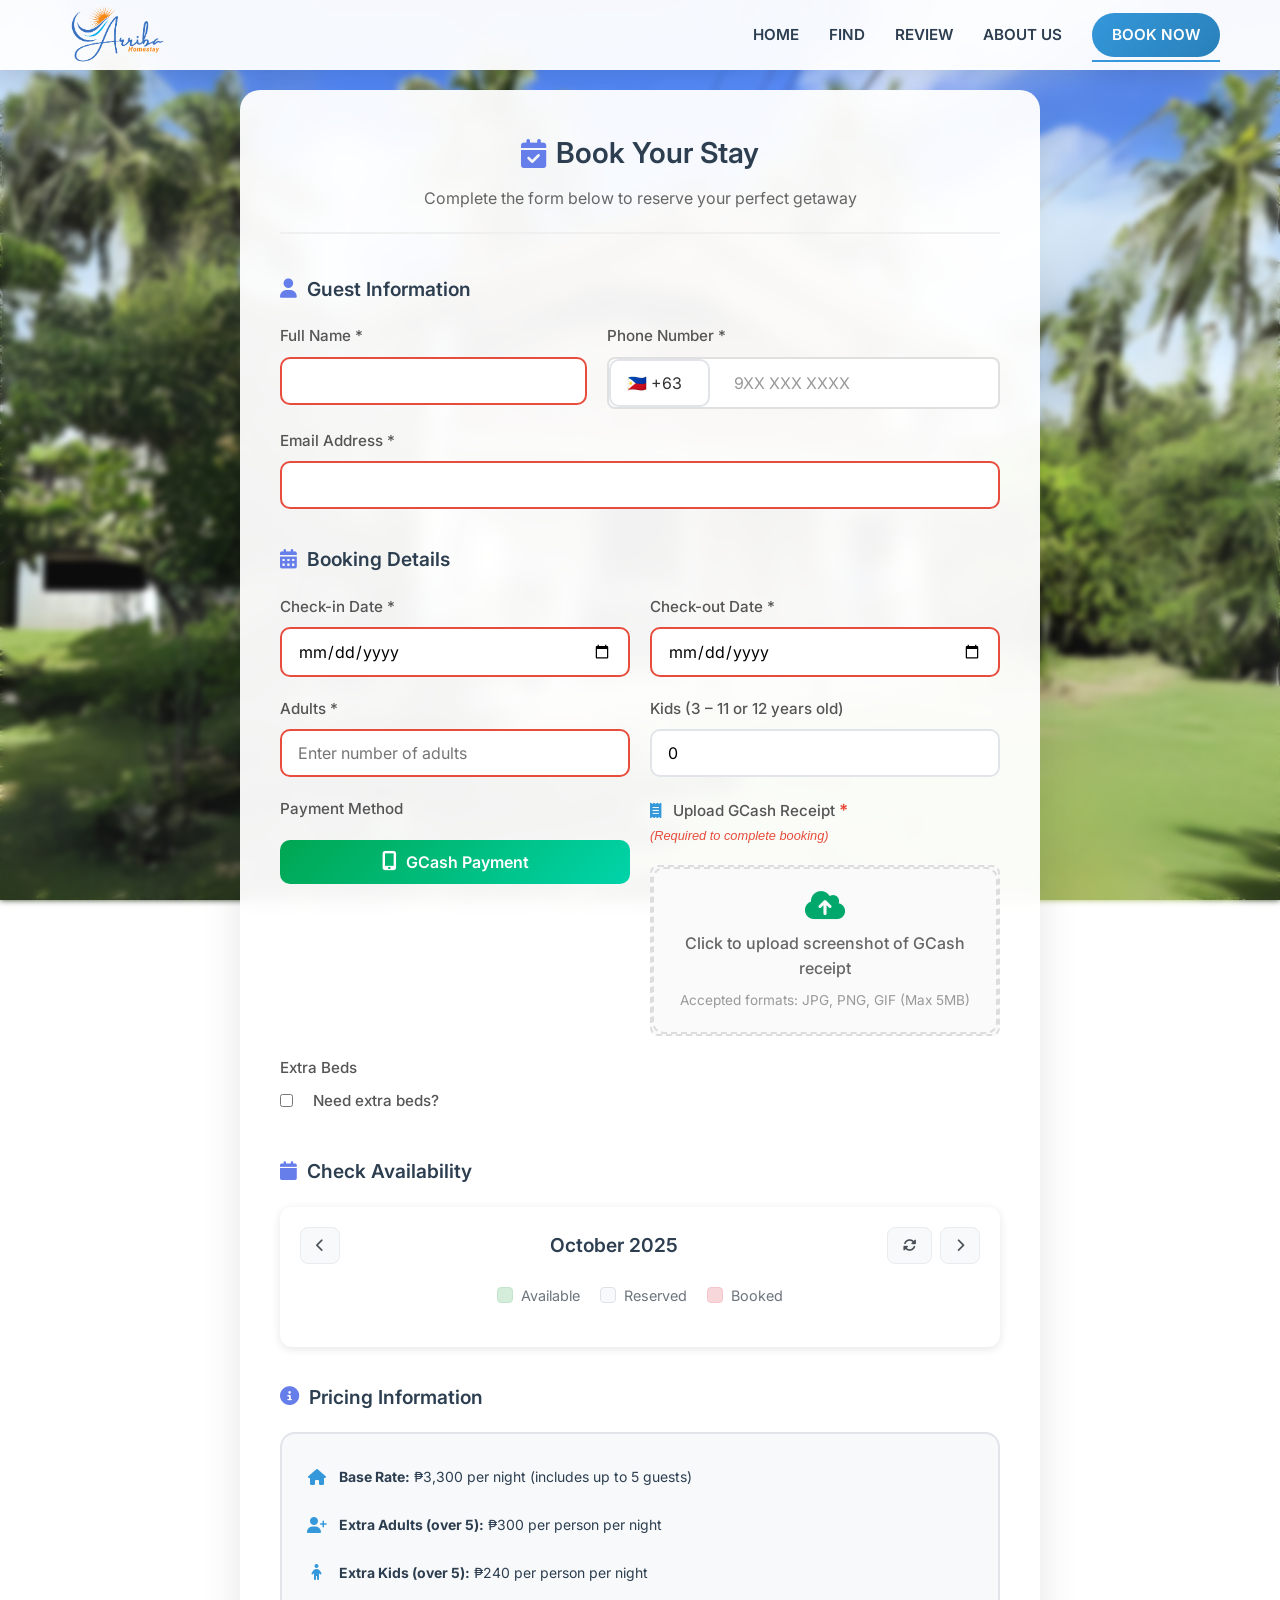
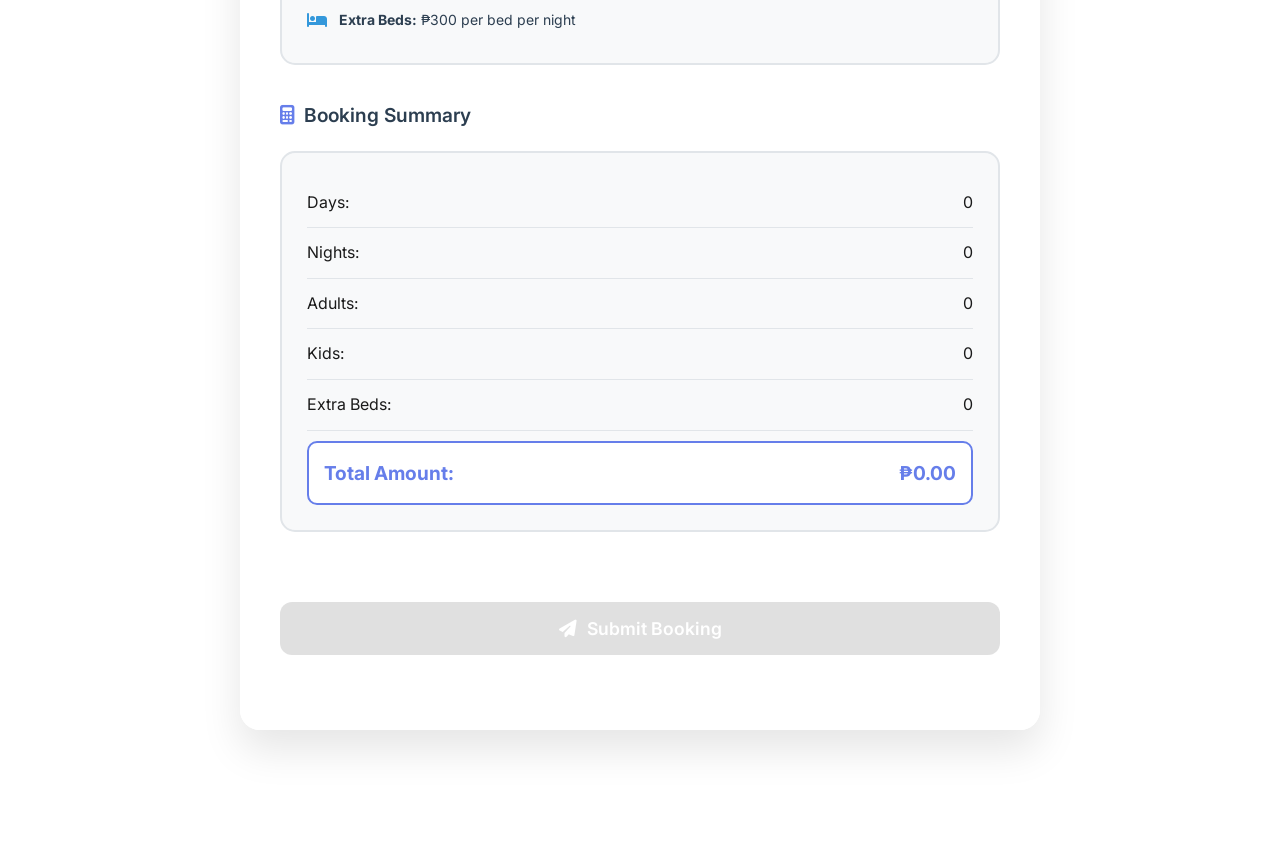
==== commit 815ad0e5: "Configure production reCAPTCHA with correct GitHub Pages domains - Update reCAPTCHA site key to prod" ====
--- a/index.html
+++ b/index.html
@@ -9,6 +9,8 @@
     <link href="https://fonts.googleapis.com/css2?family=Inter:wght@300;400;500;600;700&display=swap" rel="stylesheet">
     <link rel="stylesheet" href="https://cdnjs.cloudflare.com/ajax/libs/font-awesome/6.4.0/css/all.min.css">
     <script src="https://widget.cloudinary.com/v2.0/global/all.js" type="text/javascript"></script>
+    <!-- Google reCAPTCHA v2 -->
+    <script src="https://www.google.com/recaptcha/api.js" async defer></script>
     <script type="module">
         // Import Firebase modules
         import { initializeApp } from 'https://www.gstatic.com/firebasejs/12.4.0/firebase-app.js';
@@ -483,9 +485,20 @@
                         </div>
                     </div>
 
+                    <!-- CAPTCHA Section -->
+                    <div class="form-section">
+                        <div class="captcha-container">
+                            <div class="g-recaptcha" data-sitekey="6LcNlfcrAAAAAFCZoXwniLEJ48I89OWnKo44FTgG" data-callback="onCaptchaSuccess" data-expired-callback="onCaptchaExpired"></div>
+                            <div id="captcha-error" class="captcha-error" style="display: none;">
+                                <i class="fas fa-exclamation-triangle"></i>
+                                Please complete the CAPTCHA verification
+                            </div>
+                        </div>
+                    </div>
+
                     <!-- Submit Button -->
                     <div class="form-section">
-                        <button type="submit" class="submit-btn" id="submitBtn">
+                        <button type="submit" class="submit-btn" id="submitBtn" disabled>
                             <i class="fas fa-paper-plane"></i>
                             Submit Booking
                         </button>
--- a/style.css
+++ b/style.css
@@ -508,6 +508,57 @@
     opacity: 0.6;
     cursor: not-allowed;
     transform: none;
+    background: #ccc !important;
+}
+
+/* CAPTCHA Styling */
+.captcha-container {
+    display: flex;
+    flex-direction: column;
+    align-items: center;
+    gap: 10px;
+    margin: 20px 0;
+}
+
+.captcha-container .g-recaptcha {
+    transform: scale(0.9);
+    transform-origin: center;
+}
+
+.captcha-error {
+    display: flex;
+    align-items: center;
+    gap: 8px;
+    color: #e74c3c;
+    font-size: 14px;
+    font-weight: 500;
+    background: rgba(231, 76, 60, 0.1);
+    padding: 8px 12px;
+    border-radius: 8px;
+    border: 1px solid rgba(231, 76, 60, 0.2);
+    animation: shake 0.5s ease-in-out;
+}
+
+.captcha-error i {
+    font-size: 16px;
+}
+
+@keyframes shake {
+    0%, 100% { transform: translateX(0); }
+    25% { transform: translateX(-5px); }
+    75% { transform: translateX(5px); }
+}
+
+/* Mobile CAPTCHA adjustments */
+@media (max-width: 768px) {
+    .captcha-container .g-recaptcha {
+        transform: scale(0.8);
+    }
+    
+    .captcha-error {
+        font-size: 12px;
+        padding: 6px 10px;
+    }
 }
 
 /* Loading animation styles */
